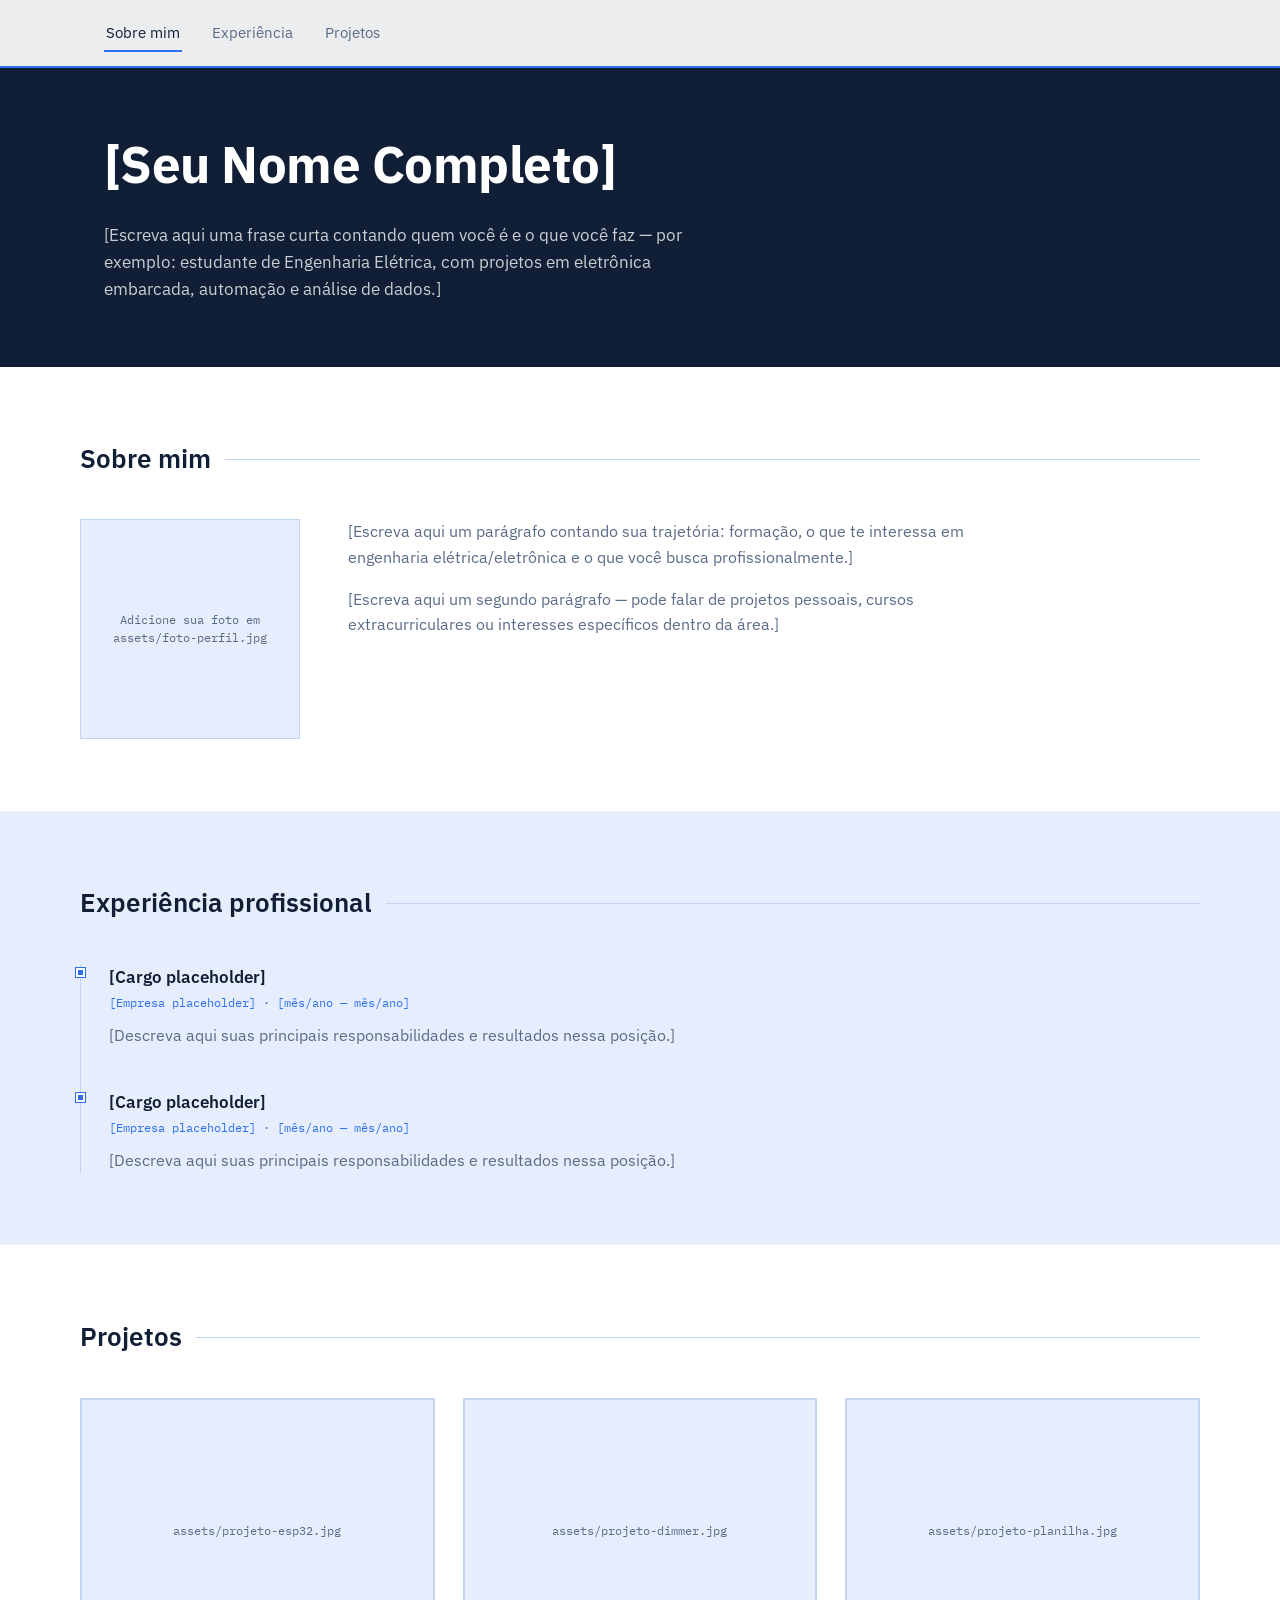
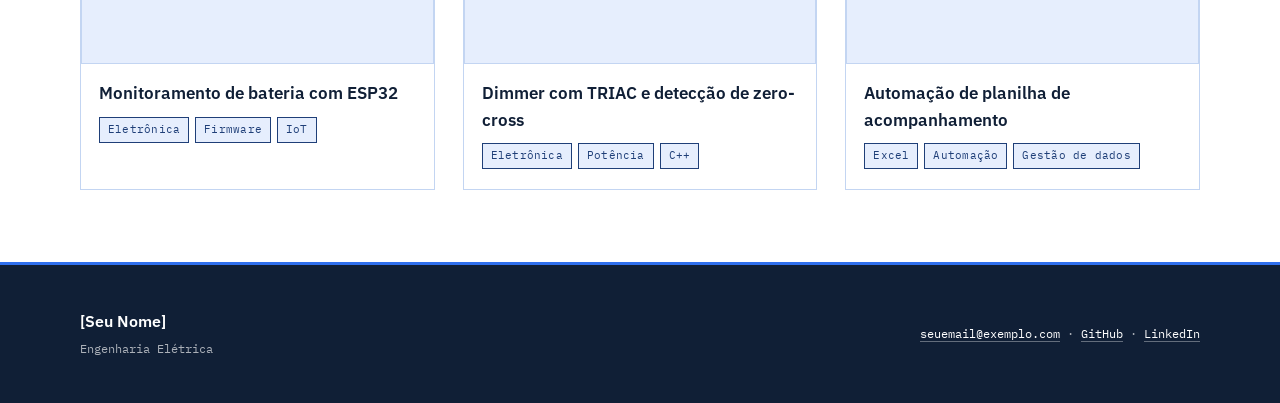
==== index.html @ b398414e "first commit" ====
<!DOCTYPE html>
<html lang="pt-BR">
<head>
<meta charset="UTF-8">
<meta name="viewport" content="width=device-width, initial-scale=1">
<title>[Seu Nome] — Portfólio</title>
<meta name="description" content="Portfólio de projetos em eletrônica, programação, Excel e automação.">
<link rel="preconnect" href="https://fonts.googleapis.com">
<link rel="preconnect" href="https://fonts.gstatic.com" crossorigin>
<link href="https://fonts.googleapis.com/css2?family=IBM+Plex+Mono:wght@400;500;600&family=IBM+Plex+Sans:wght@400;500;600;700&display=swap" rel="stylesheet">
<link rel="stylesheet" href="styles.css">
</head>
<body>

<header class="site-nav">
  <div class="nav-inner">
    <button class="nav-toggle" aria-label="Abrir menu" aria-expanded="false">☰</button>
    <ul class="nav-links">
      <li><a href="#sobre">Sobre mim</a></li>
      <li><a href="#experiencia">Experiência</a></li>
      <li><a href="#projetos">Projetos</a></li>
    </ul>
  </div>
</header>

<main>

  <section class="hero">
    <div class="hero-inner">
      <h1>[Seu Nome Completo]</h1>
      <p class="tagline">[Escreva aqui uma frase curta contando quem você é e o que você faz — por exemplo: estudante de Engenharia Elétrica, com projetos em eletrônica embarcada, automação e análise de dados.]</p>
    </div>
  </section>

  <section id="sobre" class="section-block">
    <div class="section-inner">
      <div class="section-heading"><h2>Sobre mim</h2></div>
      <div class="about-grid">
        <div class="media-frame photo-frame">
          <img src="assets/foto-perfil.jpg" alt="Sua foto" onerror="this.style.display='none'">
          <span class="placeholder-label">Adicione sua foto em assets/foto-perfil.jpg</span>
        </div>
        <div class="about-text">
          <p>[Escreva aqui um parágrafo contando sua trajetória: formação, o que te interessa em engenharia elétrica/eletrônica e o que você busca profissionalmente.]</p>
          <p>[Escreva aqui um segundo parágrafo — pode falar de projetos pessoais, cursos extracurriculares ou interesses específicos dentro da área.]</p>
        </div>
      </div>
    </div>
  </section>

  <section id="experiencia" class="section-block alt">
    <div class="section-inner">
      <div class="section-heading"><h2>Experiência profissional</h2></div>
      <div class="timeline">
        <div class="timeline-item">
          <p class="timeline-role">[Cargo placeholder]</p>
          <p class="timeline-meta mono">[Empresa placeholder] · [mês/ano — mês/ano]</p>
          <p class="timeline-desc">[Descreva aqui suas principais responsabilidades e resultados nessa posição.]</p>
        </div>
        <div class="timeline-item">
          <p class="timeline-role">[Cargo placeholder]</p>
          <p class="timeline-meta mono">[Empresa placeholder] · [mês/ano — mês/ano]</p>
          <p class="timeline-desc">[Descreva aqui suas principais responsabilidades e resultados nessa posição.]</p>
        </div>
      </div>
    </div>
  </section>

  <section id="projetos" class="section-block">
    <div class="section-inner">
      <div class="section-heading"><h2>Projetos</h2></div>
      <div class="projects-grid">

        <a class="project-tile" href="projeto-esp32.html">
          <div class="media-frame project-thumb">
            <img src="assets/projeto-esp32.jpg" alt="Foto do projeto de monitoramento com ESP32" onerror="this.style.display='none'">
            <span class="placeholder-label">assets/projeto-esp32.jpg</span>
          </div>
          <div class="project-body">
            <p class="project-title">Monitoramento de bateria com ESP32</p>
            <div class="project-tags">
              <span class="tag">Eletrônica</span>
              <span class="tag">Firmware</span>
              <span class="tag">IoT</span>
            </div>
          </div>
        </a>

        <a class="project-tile" href="projeto-dimmer.html">
          <div class="media-frame project-thumb">
            <img src="assets/projeto-dimmer.jpg" alt="Foto do projeto de dimmer com TRIAC" onerror="this.style.display='none'">
            <span class="placeholder-label">assets/projeto-dimmer.jpg</span>
          </div>
          <div class="project-body">
            <p class="project-title">Dimmer com TRIAC e detecção de zero-cross</p>
            <div class="project-tags">
              <span class="tag">Eletrônica</span>
              <span class="tag">Potência</span>
              <span class="tag">C++</span>
            </div>
          </div>
        </a>

        <a class="project-tile" href="projeto-planilha.html">
          <div class="media-frame project-thumb">
            <img src="assets/projeto-planilha.jpg" alt="Foto do projeto de automação de planilha" onerror="this.style.display='none'">
            <span class="placeholder-label">assets/projeto-planilha.jpg</span>
          </div>
          <div class="project-body">
            <p class="project-title">Automação de planilha de acompanhamento</p>
            <div class="project-tags">
              <span class="tag">Excel</span>
              <span class="tag">Automação</span>
              <span class="tag">Gestão de dados</span>
            </div>
          </div>
        </a>

      </div>
    </div>
  </section>

</main>

<footer>
  <div class="footer-inner">
    <div>
      <p class="footer-name">[Seu Nome]</p>
      <p class="footer-meta">Engenharia Elétrica</p>
    </div>
    <div class="footer-meta">
      <a href="mailto:seuemail@exemplo.com">seuemail@exemplo.com</a> ·
      <a href="https://github.com/seu-usuario" target="_blank" rel="noopener">GitHub</a> ·
      <a href="https://linkedin.com/in/seu-usuario" target="_blank" rel="noopener">LinkedIn</a>
    </div>
  </div>
</footer>

<script src="script.js"></script>
</body>
</html>
---- styles.css ----
/* ==========================================================================
   Portfólio — folha de estilos compartilhada
   Conceito: identidade visual inspirada em desenhos técnicos / blueprints
   (grade fina de papel milimetrado, "bloco de título" de prancha, folhas
   numeradas) em tons de azul sobre branco.
   ========================================================================== */

:root {
  --white: #ffffff;
  --paper: #e6eefd;
  --ink: #101f36;
  --slate: #5a6b87;
  --line: #c3d5f2;
  --blue: #1f3f78;
  --accent: #2f6fed;
  --accent-dark: #1e4fbf;
  --maxw: 1120px;
  --nav-h: 68px;
}

*, *::before, *::after { box-sizing: border-box; }

html {
  scroll-behavior: smooth;
  scroll-padding-top: var(--nav-h);
}

body {
  margin: 0;
  font-family: 'IBM Plex Sans', -apple-system, BlinkMacSystemFont, 'Segoe UI', sans-serif;
  color: var(--ink);
  background-color: var(--white);
  line-height: 1.6;
}

img { max-width: 100%; display: block; }
a { color: inherit; }
h1, h2, h3, p, ul { margin: 0; }

.mono { font-family: 'IBM Plex Mono', 'SFMono-Regular', Consolas, monospace; }

/* ---------- Navegação ---------- */

.site-nav {
  position: fixed;
  top: 0; left: 0; right: 0;
  height: var(--nav-h);
  background: rgba(255, 255, 255, 0.92);
  backdrop-filter: blur(6px);
  border-bottom: 2px solid var(--accent);
  z-index: 100;
}

.nav-inner {
  max-width: var(--maxw);
  margin: 0 auto;
  height: 100%;
  display: flex;
  align-items: center;
  justify-content: space-between;
  padding: 0 24px;
}

.brand {
  font-family: 'IBM Plex Mono', monospace;
  font-weight: 500;
  font-size: 0.95rem;
  letter-spacing: 0.02em;
  color: var(--blue);
  text-decoration: none;
}

.nav-links {
  display: flex;
  gap: 28px;
  list-style: none;
  padding: 0;
  margin: 0;
}

.nav-links a {
  display: inline-block;
  text-decoration: none;
  font-size: 0.95rem;
  color: var(--slate);
  padding: 6px 2px;
  border-bottom: 2px solid transparent;
  transition: color .15s ease, border-color .15s ease;
}

.nav-links a:hover,
.nav-links a.active {
  color: var(--ink);
  border-color: var(--accent);
}

.back-link-nav {
  font-family: 'IBM Plex Mono', monospace;
  font-size: 0.85rem;
  color: var(--accent);
  text-decoration: none;
}

.back-link-nav:hover { text-decoration: underline; }

.nav-toggle {
  display: none;
  background: none;
  border: 1px solid var(--line);
  padding: 8px 10px;
  font-size: 1rem;
  cursor: pointer;
  color: var(--ink);
}

@media (max-width: 760px) {
  .nav-toggle { display: block; }

  .nav-links {
    position: fixed;
    top: var(--nav-h);
    left: 0; right: 0;
    background: var(--white);
    flex-direction: column;
    gap: 0;
    max-height: 0;
    overflow: hidden;
    border-bottom: 1px solid var(--line);
    transition: max-height .25s ease;
  }

  .nav-links.open { max-height: 320px; }

  .nav-links a {
    width: 100%;
    padding: 14px 24px;
    border-bottom: 1px solid var(--line);
  }
}

/* ---------- Bloco de título (estilo prancha técnica) ---------- */

.title-block {
  display: inline-flex;
  flex-wrap: wrap;
  border: 1px solid rgba(255, 255, 255, 0.3);
  margin-bottom: 28px;
}

.title-block div {
  padding: 8px 14px;
  font-family: 'IBM Plex Mono', monospace;
  font-size: 0.72rem;
  color: rgba(255, 255, 255, 0.75);
  border-right: 1px solid rgba(255, 255, 255, 0.3);
  white-space: nowrap;
}

.title-block div:last-child { border-right: none; }
.title-block strong { color: var(--white); font-weight: 600; margin-right: 6px; }

/* ---------- Hero (faixa azul cheia, de ponta a ponta) ---------- */

.hero {
  background: var(--ink);
  color: var(--white);
}

.hero-inner {
  max-width: var(--maxw);
  margin: 0 auto;
  padding: calc(var(--nav-h) + 56px) 24px 64px;
}

.hero h1 {
  font-size: clamp(2.1rem, 5vw, 3.2rem);
  font-weight: 700;
  letter-spacing: -0.01em;
  margin-bottom: 16px;
  color: var(--white);
}

.hero .tagline {
  max-width: 580px;
  color: rgba(255, 255, 255, 0.78);
  font-size: 1.05rem;
}

/* ---------- Cabeçalhos de seção (numerados como folhas de prancha) ---------- */

.section-heading {
  display: flex;
  align-items: center;
  gap: 14px;
  margin-bottom: 40px;
}

.section-heading .sheet {
  font-family: 'IBM Plex Mono', monospace;
  font-size: 0.72rem;
  color: var(--white);
  background: var(--accent);
  padding: 3px 8px;
  flex-shrink: 0;
}

.section-heading h2 {
  font-size: 1.6rem;
  font-weight: 600;
}

.section-heading::after {
  content: '';
  flex: 1;
  height: 1px;
  background: var(--line);
}

.section-block { padding: 72px 24px; }
.section-block.alt { background: var(--paper); }
.section-inner { max-width: var(--maxw); margin: 0 auto; }

/* ---------- Molduras de mídia (foto / imagem de projeto) com placeholder ---------- */

.media-frame {
  position: relative;
  overflow: hidden;
  background: var(--paper);
  border: 1px solid var(--line);
}

.media-frame img {
  position: absolute;
  inset: 0;
  width: 100%;
  height: 100%;
  object-fit: cover;
  z-index: 2;
}

.media-frame .placeholder-label {
  position: absolute;
  inset: 0;
  z-index: 1;
  display: flex;
  align-items: center;
  justify-content: center;
  text-align: center;
  padding: 16px;
  font-family: 'IBM Plex Mono', monospace;
  font-size: 0.72rem;
  color: var(--slate);
}

/* ---------- Sobre mim ---------- */

.about-grid {
  display: grid;
  grid-template-columns: 220px 1fr;
  gap: 48px;
  align-items: start;
}

.photo-frame { aspect-ratio: 1; }

.about-text p {
  color: var(--slate);
  max-width: 640px;
  margin-bottom: 16px;
}

.about-text p:last-child { margin-bottom: 0; }

@media (max-width: 720px) {
  .about-grid { grid-template-columns: 1fr; }
  .photo-frame { max-width: 220px; }
}

/* ---------- Experiência profissional ---------- */

.timeline {
  position: relative;
  padding-left: 28px;
  border-left: 1px solid var(--line);
}

.timeline-item { position: relative; padding-bottom: 40px; }
.timeline-item:last-child { padding-bottom: 0; }

.timeline-item::before {
  content: '';
  position: absolute;
  left: -33px;
  top: 4px;
  width: 9px;
  height: 9px;
  border: 2px solid var(--white);
  background: var(--accent);
  box-shadow: 0 0 0 1px var(--accent);
}

.timeline-role { font-weight: 600; font-size: 1.05rem; margin-bottom: 2px; }

.timeline-meta {
  font-family: 'IBM Plex Mono', monospace;
  font-size: 0.78rem;
  color: var(--accent);
  margin-bottom: 10px;
}

.timeline-desc { color: var(--slate); max-width: 640px; }

/* ---------- Projetos ---------- */

.projects-grid {
  display: grid;
  grid-template-columns: repeat(auto-fill, minmax(260px, 1fr));
  gap: 28px;
}

.project-tile {
  border: 1px solid var(--line);
  text-decoration: none;
  color: inherit;
  display: flex;
  flex-direction: column;
  background: var(--white);
  transition: border-color .15s ease, transform .15s ease;
}

.project-tile:hover,
.project-tile:focus-visible {
  border-color: var(--accent);
  transform: translateY(-3px);
}

.project-thumb { aspect-ratio: 4 / 3; border-bottom: 1px solid var(--line); }

.project-body { padding: 16px 18px 20px; }

.project-title { font-size: 1.05rem; font-weight: 600; margin-bottom: 10px; }

.project-tags { display: flex; flex-wrap: wrap; gap: 6px; }

.tag {
  font-family: 'IBM Plex Mono', monospace;
  font-size: 0.7rem;
  letter-spacing: 0.02em;
  color: var(--blue);
  background: var(--paper);
  border: 1px solid var(--blue);
  padding: 3px 8px;
}

/* ---------- Página de projeto individual ---------- */

.project-hero-image { aspect-ratio: 16 / 7; margin-bottom: 48px; }

.project-detail-section { margin-bottom: 56px; max-width: 720px; }
.project-detail-section:last-child { margin-bottom: 0; }

.project-detail-section h2 {
  font-size: 1.15rem;
  font-weight: 600;
  margin-bottom: 14px;
  padding-bottom: 10px;
  border-bottom: 1px solid var(--line);
}

.project-detail-section p { color: var(--slate); }

.stack-list {
  list-style: none;
  display: flex;
  flex-wrap: wrap;
  gap: 8px;
}

.stack-list li {
  font-family: 'IBM Plex Mono', monospace;
  font-size: 0.78rem;
  border: 1px solid var(--line);
  padding: 4px 10px;
  color: var(--blue);
}

.project-detail-section a {
  color: var(--accent-dark);
  text-decoration: underline;
}

/* ---------- Rodapé ---------- */

footer {
  background: var(--ink);
  color: var(--white);
  border-top: 3px solid var(--accent);
  padding: 44px 24px;
}

.footer-inner {
  max-width: var(--maxw);
  margin: 0 auto;
  display: flex;
  flex-wrap: wrap;
  justify-content: space-between;
  align-items: center;
  gap: 20px;
}

.footer-inner a {
  color: var(--white);
  text-decoration: none;
  border-bottom: 1px solid rgba(255, 255, 255, 0.35);
}

.footer-inner a:hover { border-color: var(--white); }

.footer-name { font-weight: 600; margin-bottom: 4px; }

.footer-meta {
  font-family: 'IBM Plex Mono', monospace;
  font-size: 0.78rem;
  color: rgba(255, 255, 255, 0.65);
}

/* ---------- Acessibilidade ---------- */

a:focus-visible,
button:focus-visible {
  outline: 2px solid var(--accent);
  outline-offset: 2px;
}

@media (prefers-reduced-motion: reduce) {
  html { scroll-behavior: auto; }
  .project-tile { transition: none; }
}
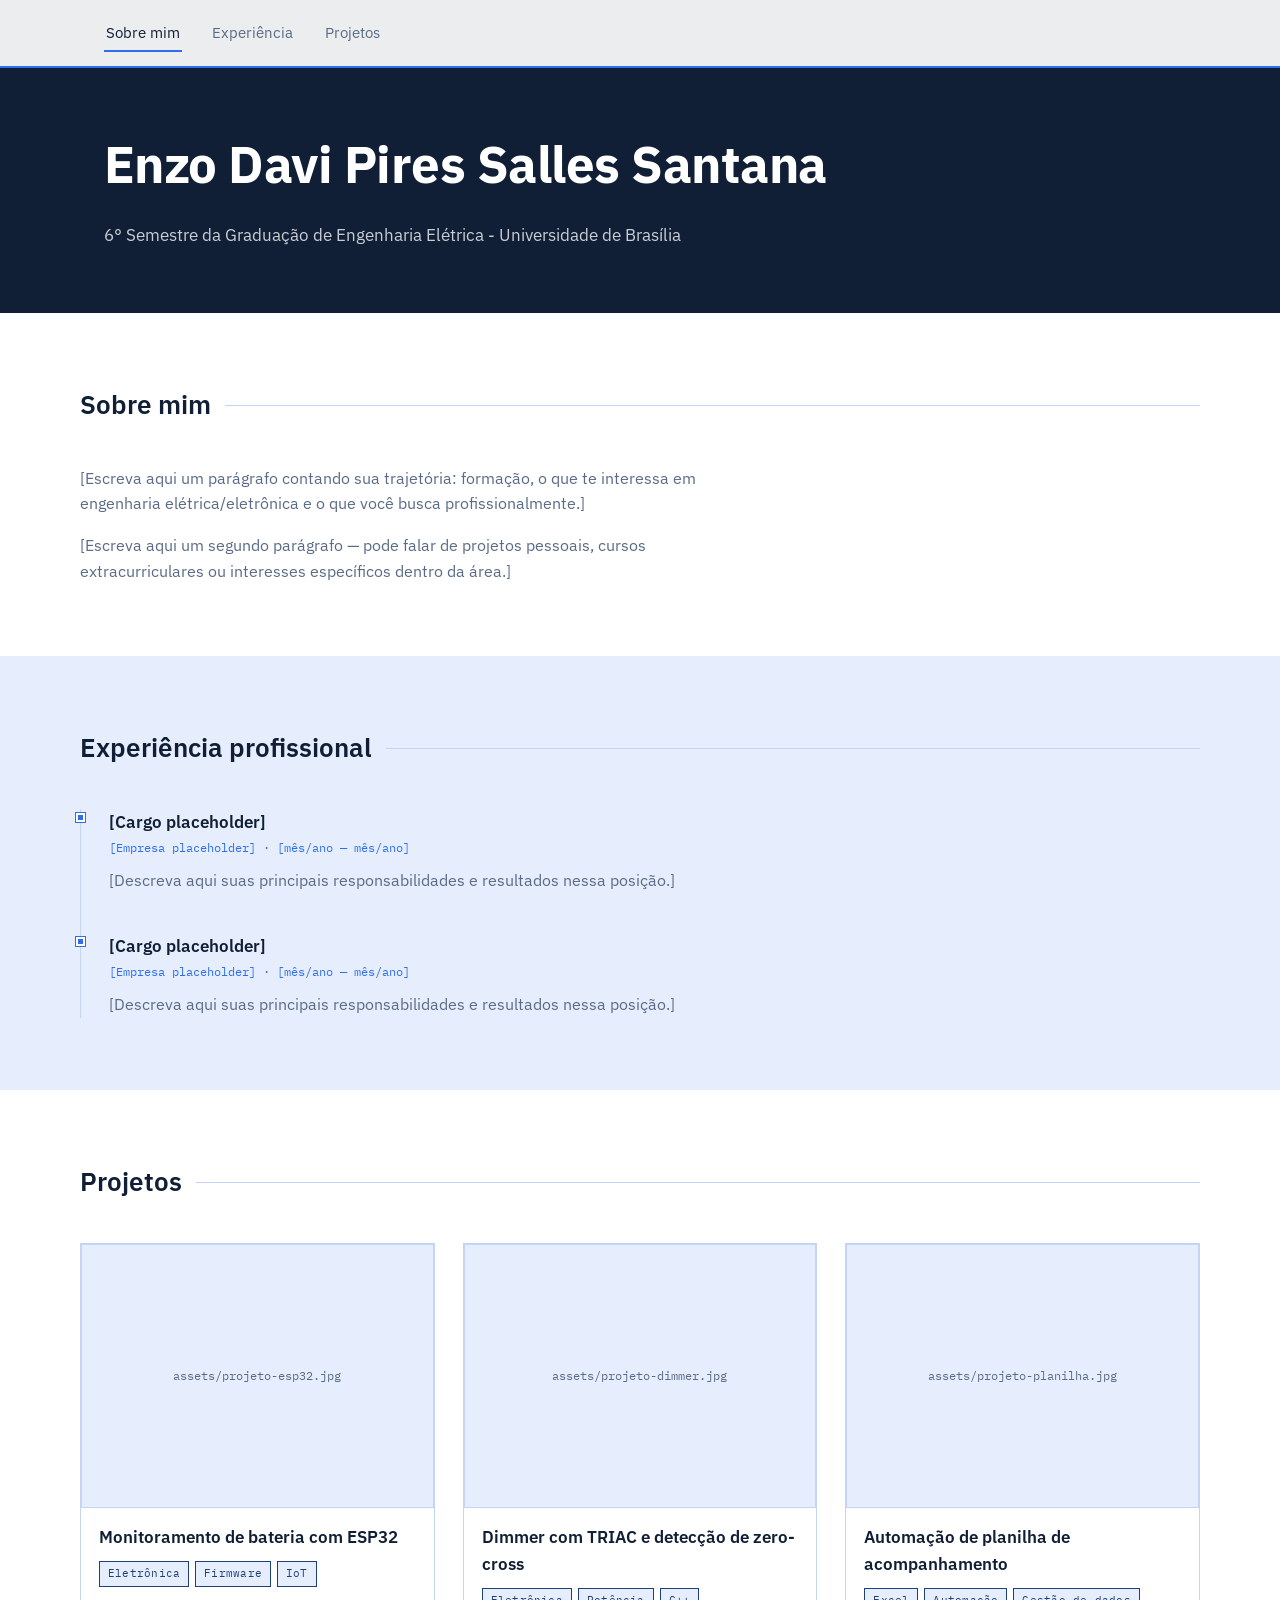
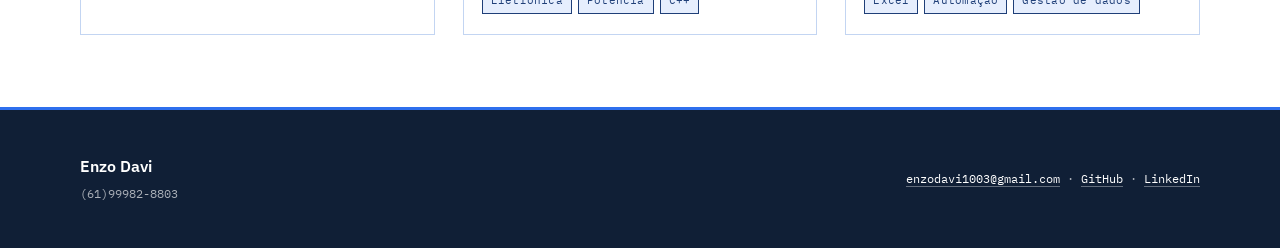
==== commit c149966a: "Ajustes iniciais" ====
--- a/index.html
+++ b/index.html
@@ -3,7 +3,7 @@
 <head>
 <meta charset="UTF-8">
 <meta name="viewport" content="width=device-width, initial-scale=1">
-<title>[Seu Nome] — Portfólio</title>
+<title>Enzo Davi — Portfólio</title>
 <meta name="description" content="Portfólio de projetos em eletrônica, programação, Excel e automação.">
 <link rel="preconnect" href="https://fonts.googleapis.com">
 <link rel="preconnect" href="https://fonts.gstatic.com" crossorigin>
@@ -27,19 +27,14 @@
 
   <section class="hero">
     <div class="hero-inner">
-      <h1>[Seu Nome Completo]</h1>
-      <p class="tagline">[Escreva aqui uma frase curta contando quem você é e o que você faz — por exemplo: estudante de Engenharia Elétrica, com projetos em eletrônica embarcada, automação e análise de dados.]</p>
+      <h1>Enzo Davi Pires Salles Santana</h1>
+      <p class="tagline">6° Semestre da Graduação de Engenharia Elétrica - Universidade de Brasília</p>
     </div>
   </section>
 
   <section id="sobre" class="section-block">
     <div class="section-inner">
       <div class="section-heading"><h2>Sobre mim</h2></div>
-      <div class="about-grid">
-        <div class="media-frame photo-frame">
-          <img src="assets/foto-perfil.jpg" alt="Sua foto" onerror="this.style.display='none'">
-          <span class="placeholder-label">Adicione sua foto em assets/foto-perfil.jpg</span>
-        </div>
         <div class="about-text">
           <p>[Escreva aqui um parágrafo contando sua trajetória: formação, o que te interessa em engenharia elétrica/eletrônica e o que você busca profissionalmente.]</p>
           <p>[Escreva aqui um segundo parágrafo — pode falar de projetos pessoais, cursos extracurriculares ou interesses específicos dentro da área.]</p>
@@ -125,13 +120,13 @@
 <footer>
   <div class="footer-inner">
     <div>
-      <p class="footer-name">[Seu Nome]</p>
-      <p class="footer-meta">Engenharia Elétrica</p>
+      <p class="footer-name">Enzo Davi</p>
+      <p class="footer-meta">(61)99982-8803</p>
     </div>
     <div class="footer-meta">
-      <a href="mailto:seuemail@exemplo.com">seuemail@exemplo.com</a> ·
-      <a href="https://github.com/seu-usuario" target="_blank" rel="noopener">GitHub</a> ·
-      <a href="https://linkedin.com/in/seu-usuario" target="_blank" rel="noopener">LinkedIn</a>
+      <a href="mailto:enzodavi1003@gmail.com">enzodavi1003@gmail.com</a> ·
+      <a href="https://github.com/EnzoDavi" target="_blank" rel="noopener">GitHub</a> ·
+      <a href="https://www.linkedin.com/in/enzo-davi-55a029302/" target="_blank" rel="noopener">LinkedIn</a>
     </div>
   </div>
 </footer>
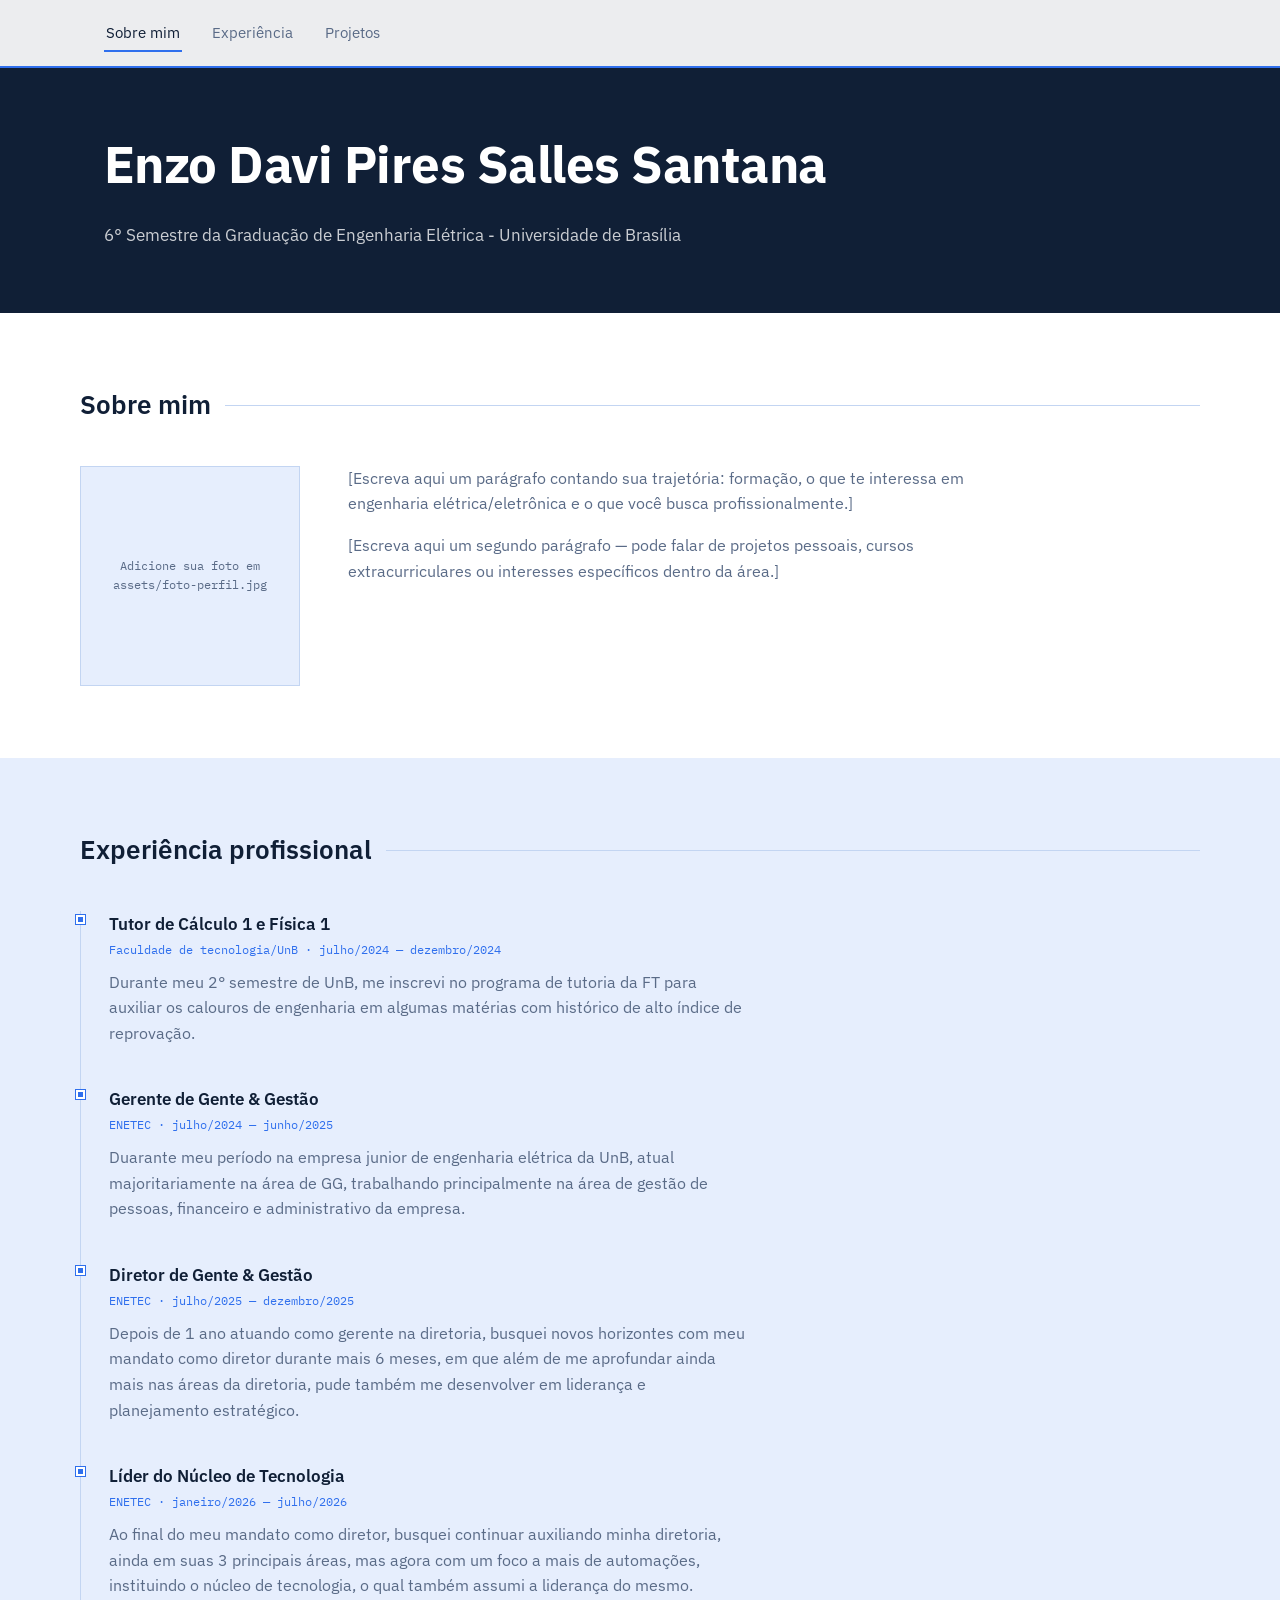
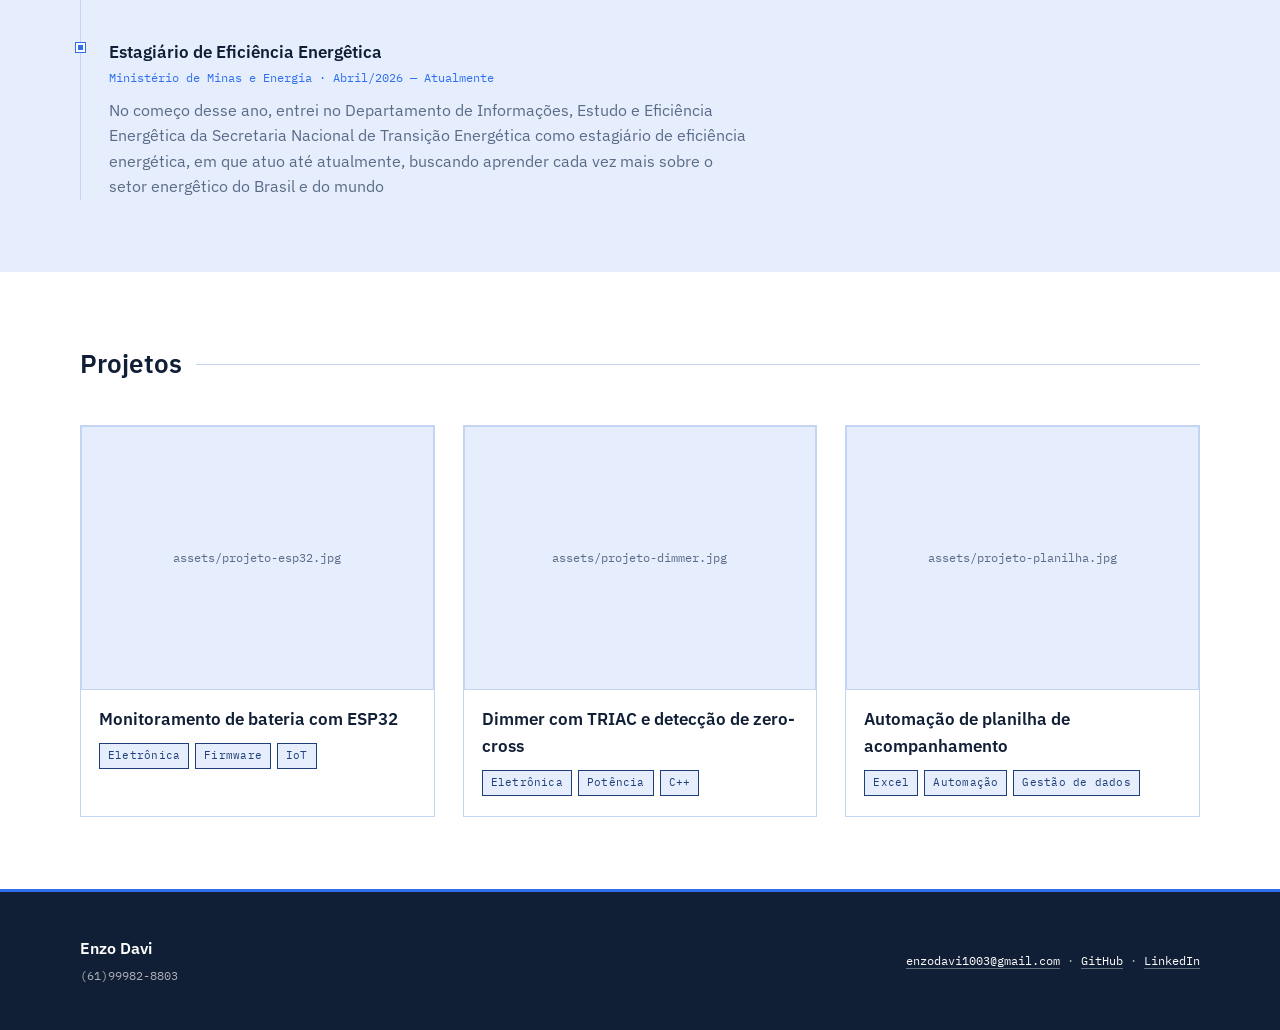
==== commit 60c74b47: "Atualizar Experiencia Profissional 09/2026" ====
--- a/index.html
+++ b/index.html
@@ -35,6 +35,11 @@
   <section id="sobre" class="section-block">
     <div class="section-inner">
       <div class="section-heading"><h2>Sobre mim</h2></div>
+      <div class="about-grid">
+        <div class="media-frame photo-frame">
+          <img src="assets/foto-perfil.jpg" alt="Sua foto" onerror="this.style.display='none'">
+          <span class="placeholder-label">Adicione sua foto em assets/foto-perfil.jpg</span>
+        </div>
         <div class="about-text">
           <p>[Escreva aqui um parágrafo contando sua trajetória: formação, o que te interessa em engenharia elétrica/eletrônica e o que você busca profissionalmente.]</p>
           <p>[Escreva aqui um segundo parágrafo — pode falar de projetos pessoais, cursos extracurriculares ou interesses específicos dentro da área.]</p>
@@ -48,14 +53,29 @@
       <div class="section-heading"><h2>Experiência profissional</h2></div>
       <div class="timeline">
         <div class="timeline-item">
-          <p class="timeline-role">[Cargo placeholder]</p>
-          <p class="timeline-meta mono">[Empresa placeholder] · [mês/ano — mês/ano]</p>
-          <p class="timeline-desc">[Descreva aqui suas principais responsabilidades e resultados nessa posição.]</p>
+          <p class="timeline-role">Tutor de Cálculo 1 e Física 1</p>
+          <p class="timeline-meta mono">Faculdade de tecnologia/UnB · julho/2024 — dezembro/2024</p>
+          <p class="timeline-desc">Durante meu 2° semestre de UnB, me inscrevi no programa de tutoria da FT para auxiliar os calouros de engenharia em algumas matérias com histórico de alto índice de reprovação.</p>
         </div>
         <div class="timeline-item">
-          <p class="timeline-role">[Cargo placeholder]</p>
-          <p class="timeline-meta mono">[Empresa placeholder] · [mês/ano — mês/ano]</p>
-          <p class="timeline-desc">[Descreva aqui suas principais responsabilidades e resultados nessa posição.]</p>
+          <p class="timeline-role">Gerente de Gente & Gestão</p>
+          <p class="timeline-meta mono">ENETEC · julho/2024 — junho/2025</p>
+          <p class="timeline-desc">Duarante meu período na empresa junior de engenharia elétrica da UnB, atual majoritariamente na área de GG, trabalhando principalmente na área de gestão de pessoas, financeiro e administrativo da empresa.</p>
+        </div>
+        <div class="timeline-item">
+          <p class="timeline-role">Diretor de Gente & Gestão</p>
+          <p class="timeline-meta mono">ENETEC · julho/2025 — dezembro/2025</p>
+          <p class="timeline-desc">Depois de 1 ano atuando como gerente na diretoria, busquei novos horizontes com meu mandato como diretor durante mais 6 meses, em que além de me aprofundar ainda mais nas áreas da diretoria, pude também me desenvolver em liderança e planejamento estratégico.</p>
+        </div>
+        <div class="timeline-item">
+          <p class="timeline-role">Líder do Núcleo de Tecnologia</p>
+          <p class="timeline-meta mono">ENETEC · janeiro/2026 — julho/2026</p>
+          <p class="timeline-desc">Ao final do meu mandato como diretor, busquei continuar auxiliando minha diretoria, ainda em suas 3 principais áreas, mas agora com um  foco a mais de automações, instituindo o núcleo de tecnologia, o qual também assumi a liderança do mesmo.</p>
+        </div>
+        <div class="timeline-item">
+          <p class="timeline-role">Estagiário de Eficiência Energêtica</p>
+          <p class="timeline-meta mono">Ministério de Minas e Energia · Abril/2026 — Atualmente</p>
+          <p class="timeline-desc">No começo desse ano, entrei no Departamento de Informações, Estudo e Eficiência Energêtica da Secretaria Nacional de Transição Energética como estagiário de eficiência energética, em que atuo até atualmente, buscando aprender cada vez mais sobre o setor energêtico do Brasil e do mundo</p>
         </div>
       </div>
     </div>
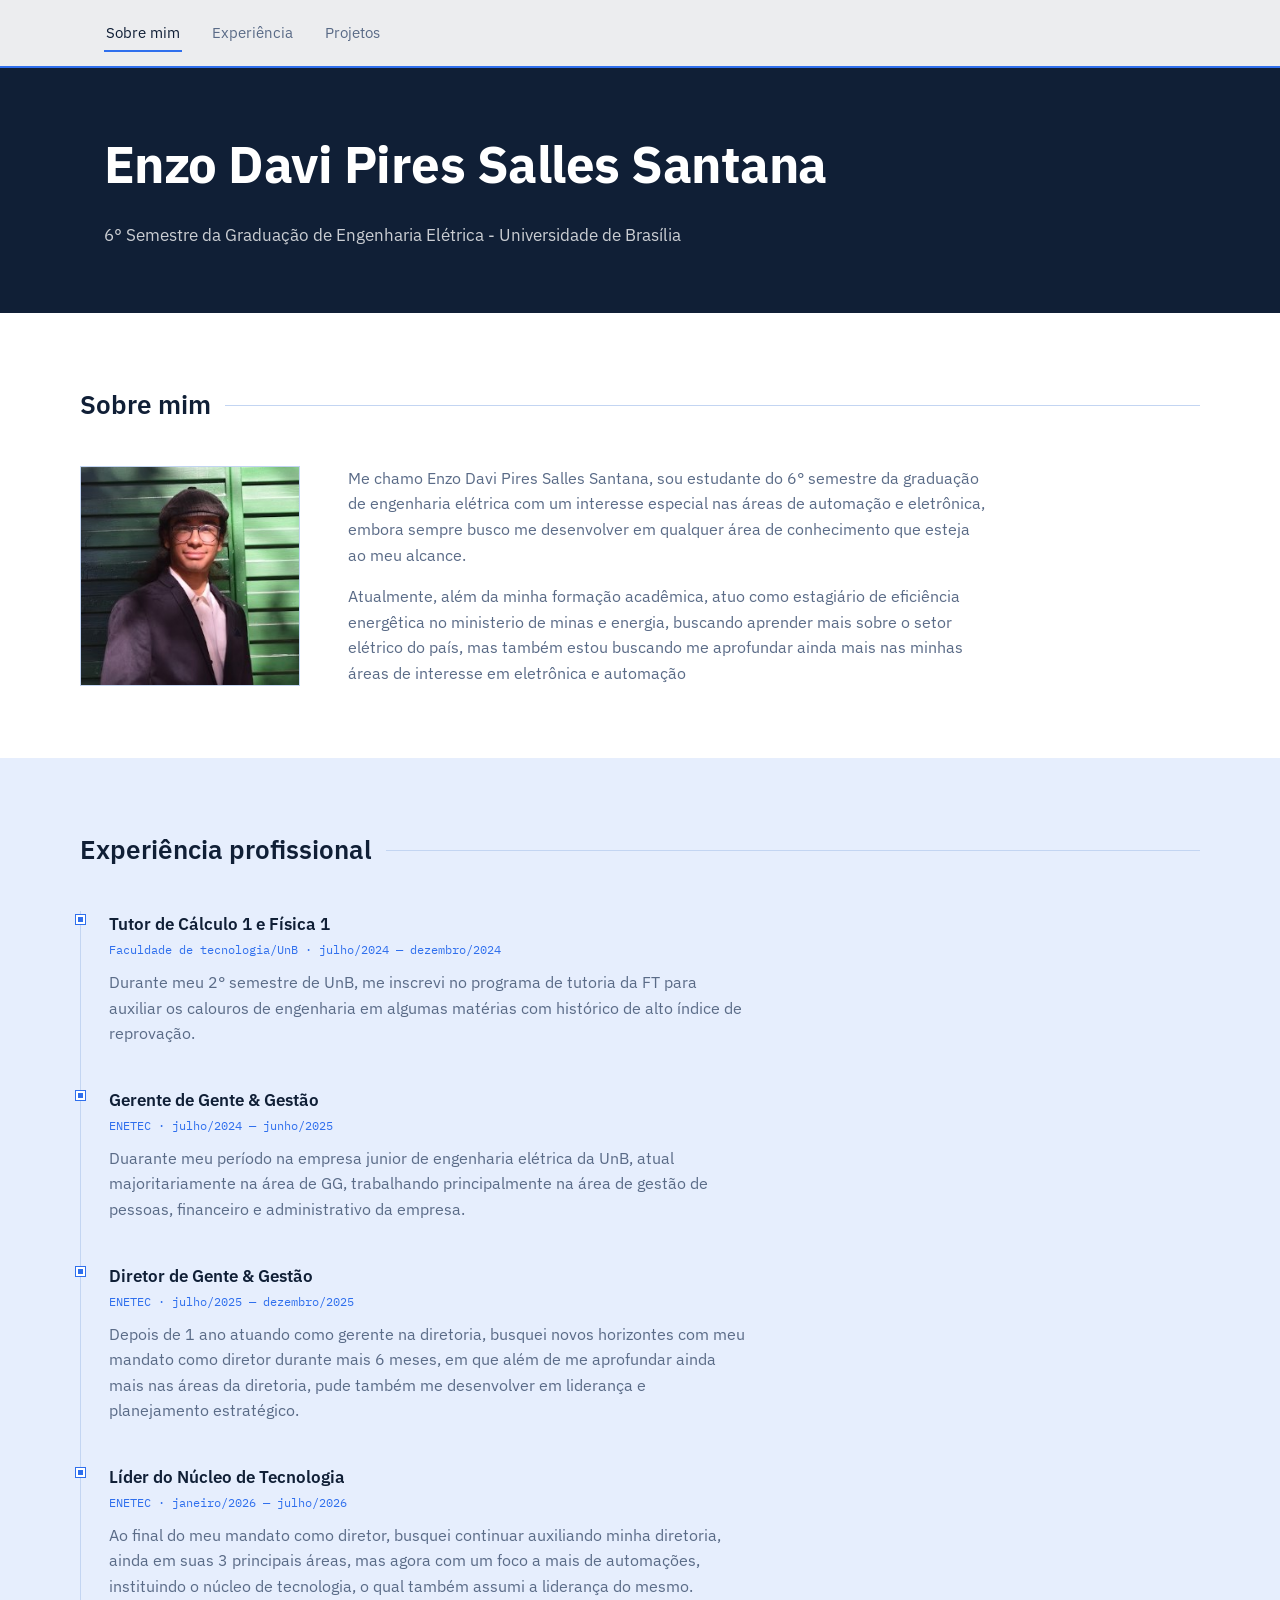
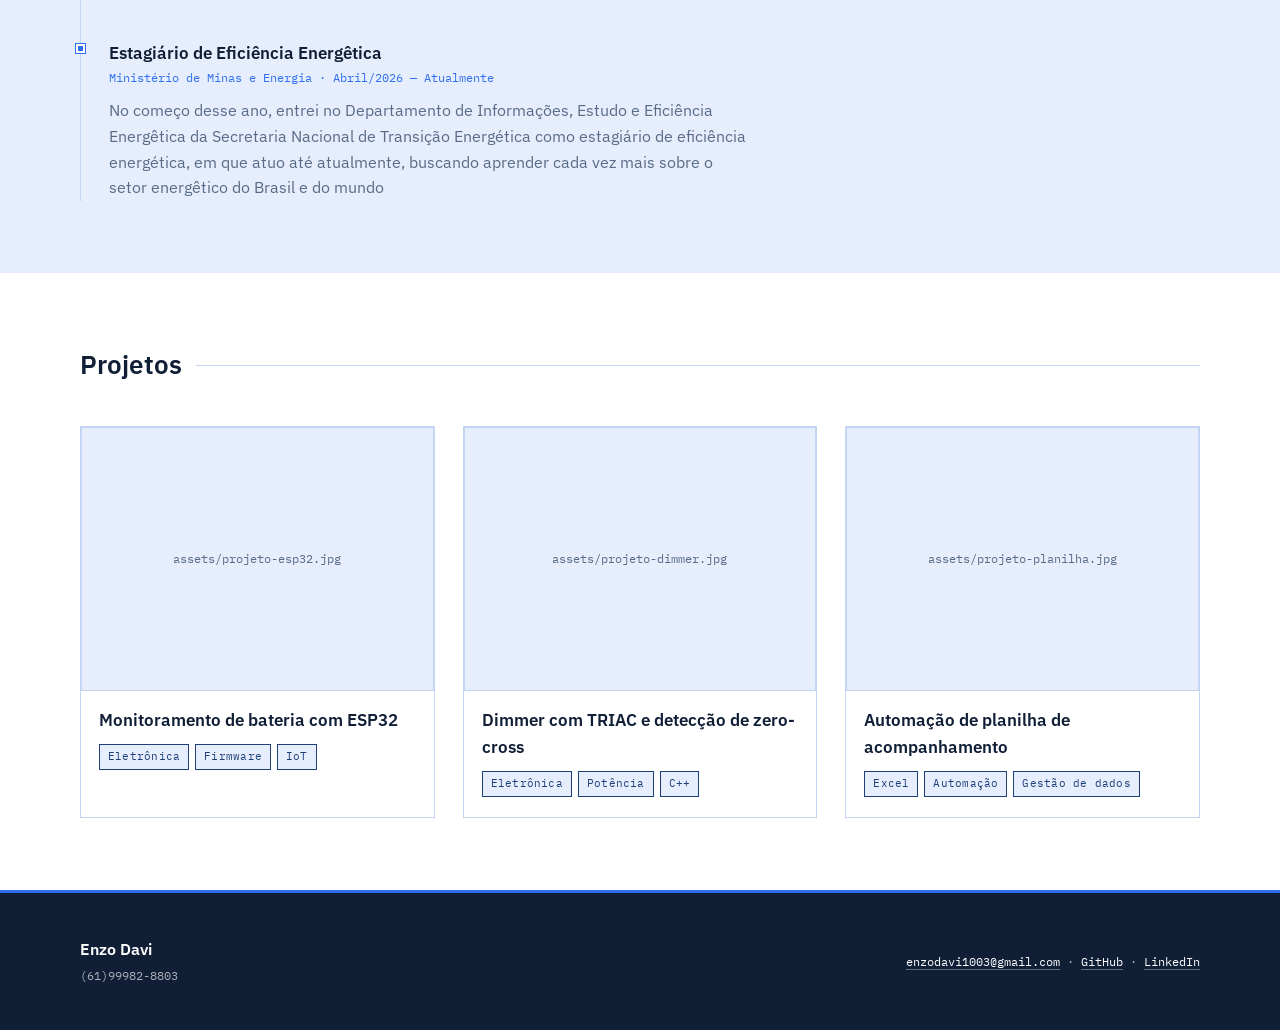
==== commit 8320dd9c: "Sobre Mim atualizado 09/2026" ====
--- a/index.html
+++ b/index.html
@@ -41,8 +41,8 @@
           <span class="placeholder-label">Adicione sua foto em assets/foto-perfil.jpg</span>
         </div>
         <div class="about-text">
-          <p>[Escreva aqui um parágrafo contando sua trajetória: formação, o que te interessa em engenharia elétrica/eletrônica e o que você busca profissionalmente.]</p>
-          <p>[Escreva aqui um segundo parágrafo — pode falar de projetos pessoais, cursos extracurriculares ou interesses específicos dentro da área.]</p>
+          <p>Me chamo Enzo Davi Pires Salles Santana, sou estudante do 6° semestre da graduação de engenharia elétrica com um interesse especial nas áreas de automação e eletrônica, embora sempre busco me desenvolver em qualquer área de conhecimento que esteja ao meu alcance.</p>
+          <p>Atualmente, além da minha formação acadêmica, atuo como estagiário de eficiência energêtica no ministerio de minas e energia, buscando aprender mais sobre o setor elétrico do país, mas também estou buscando me aprofundar ainda mais nas minhas áreas de interesse em eletrônica e automação</p>
         </div>
       </div>
     </div>
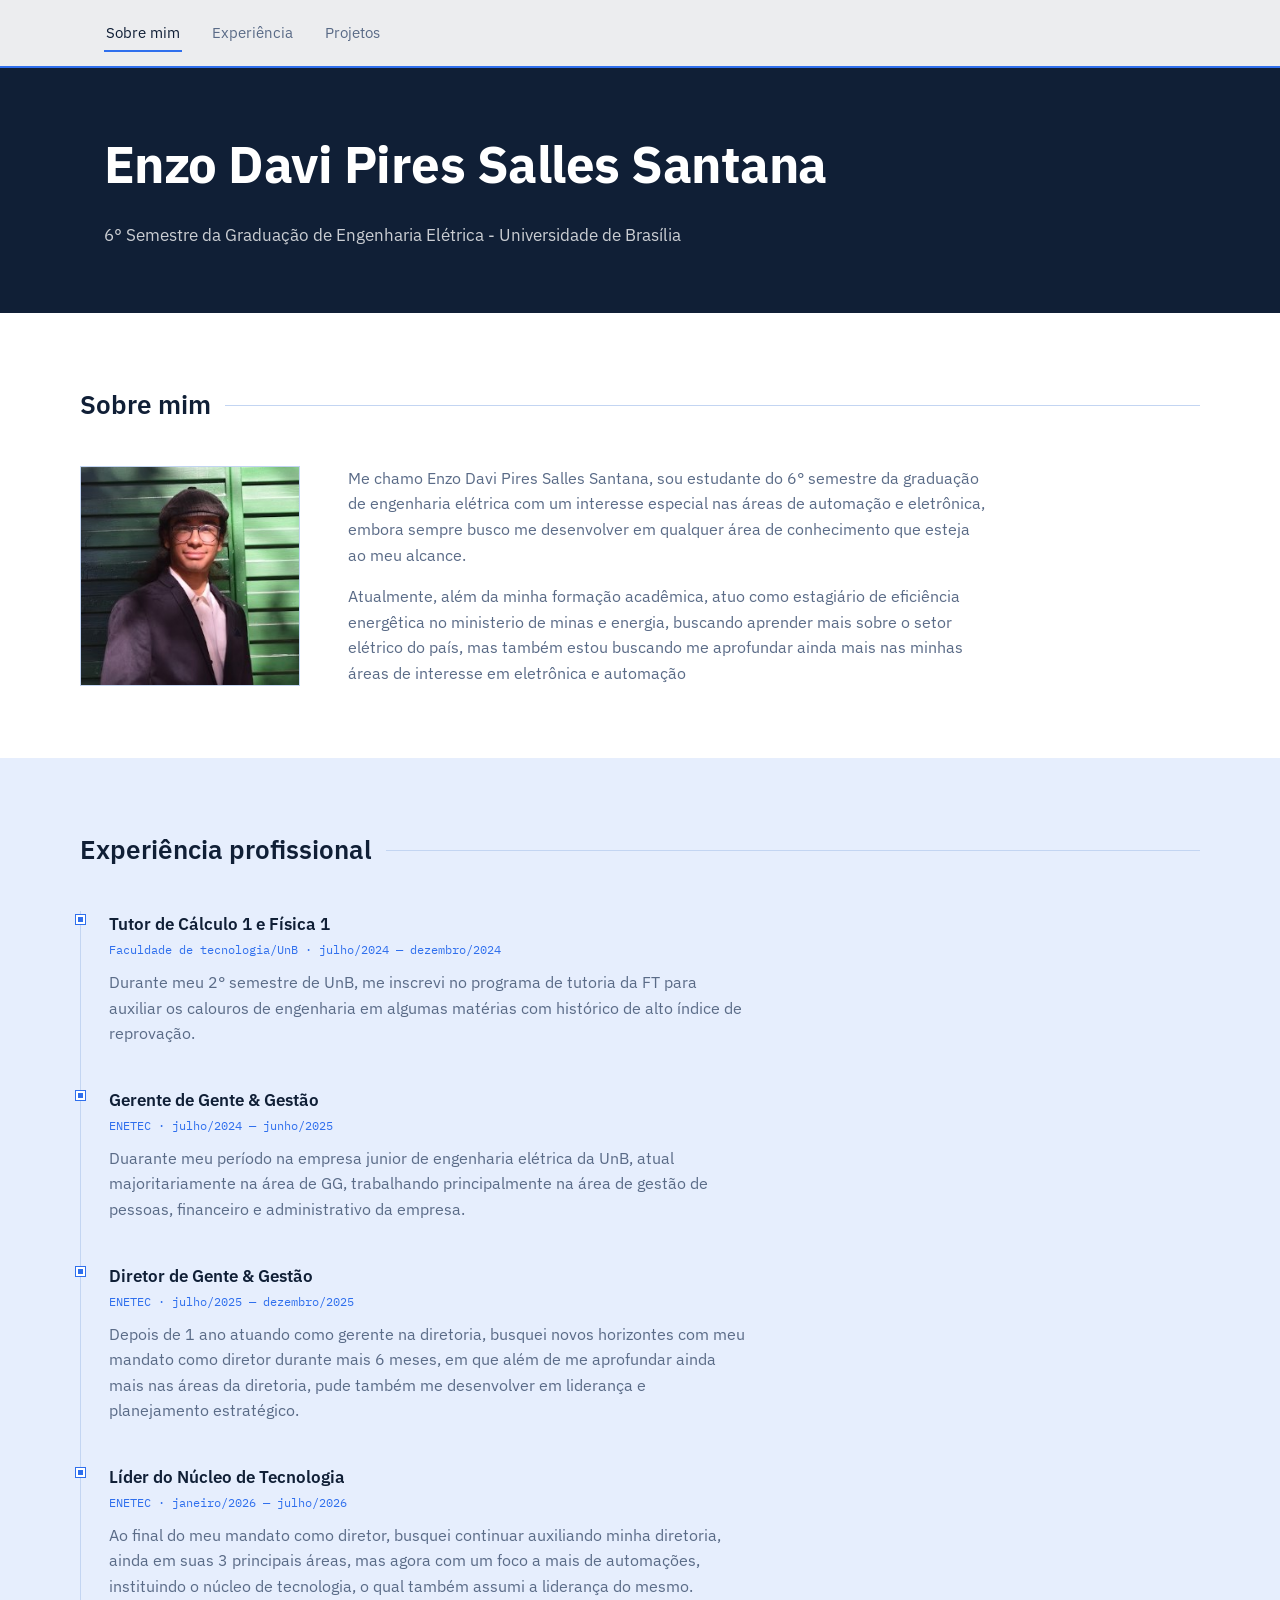
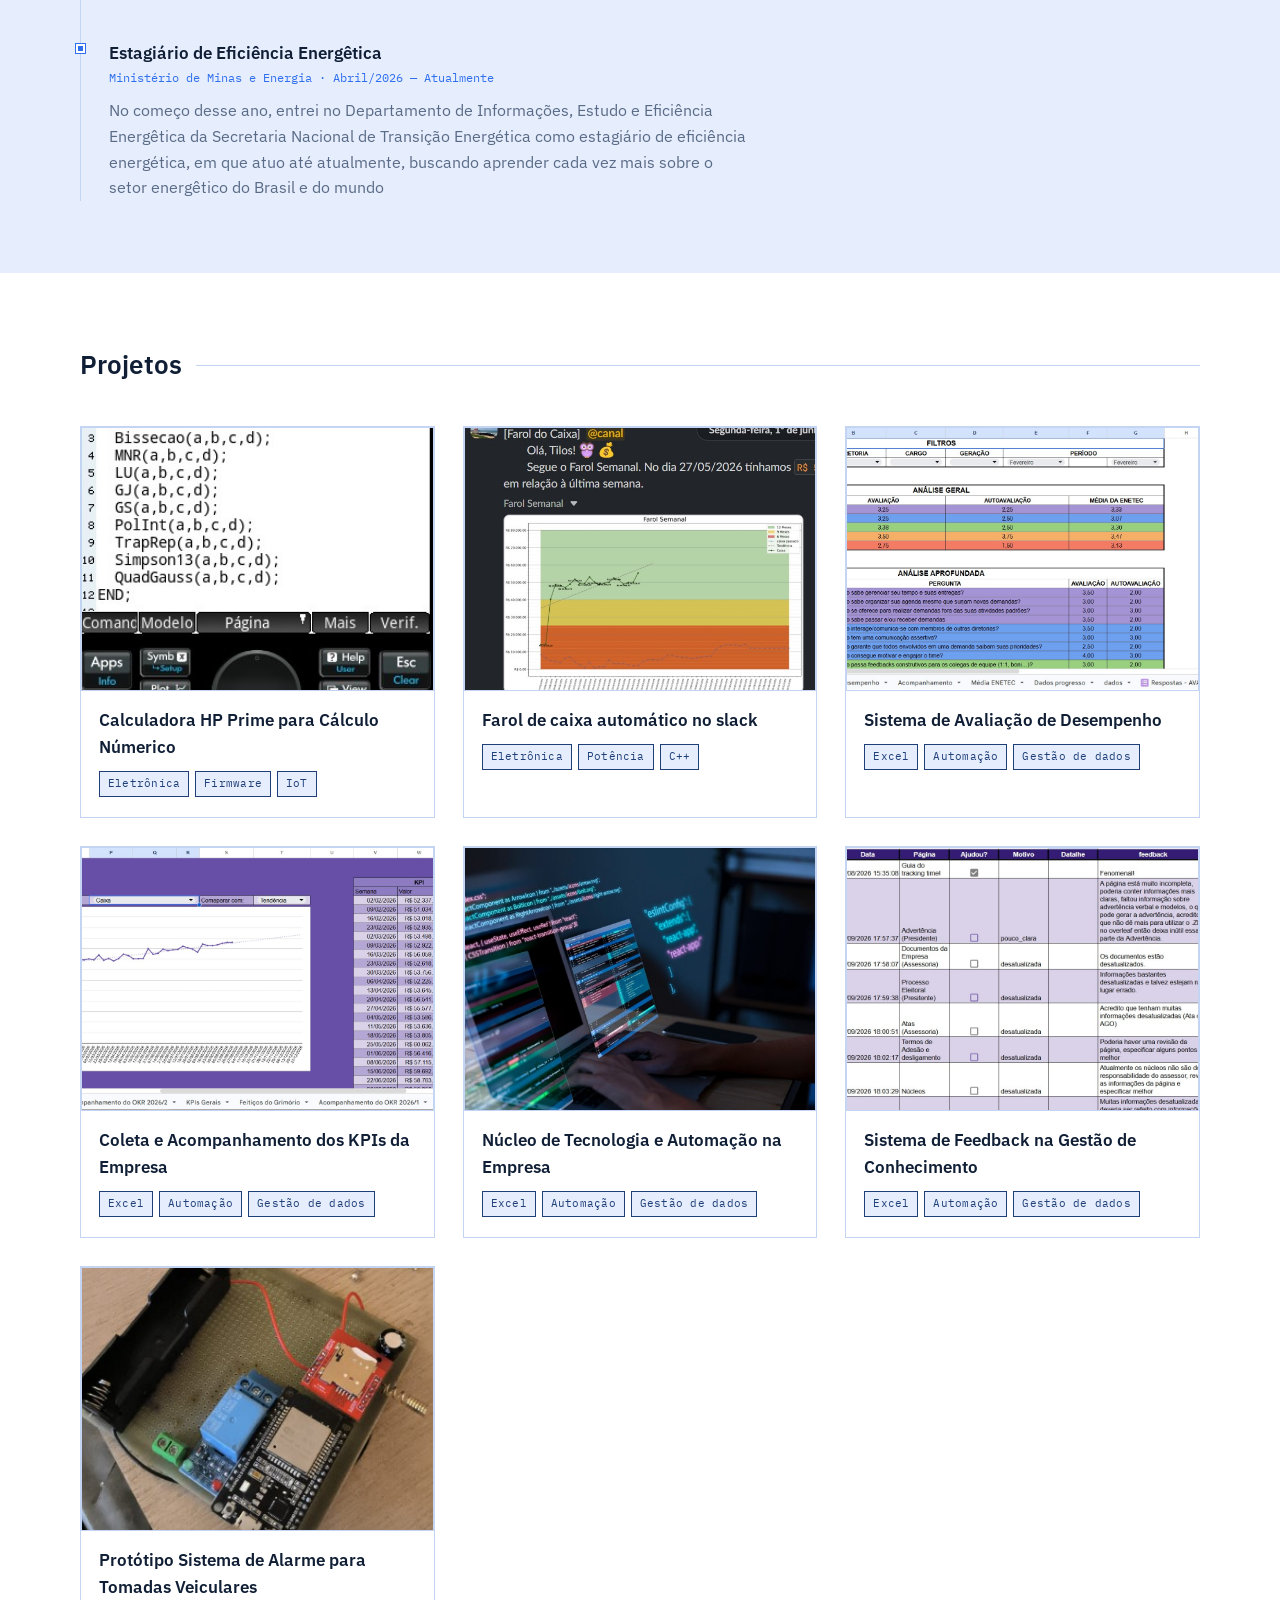
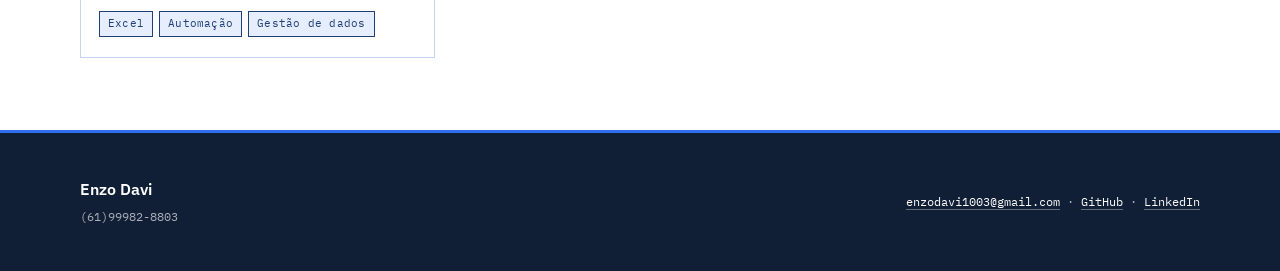
==== commit 54f335ab: "Parte de projetos no menu inicial" ====
--- a/index.html
+++ b/index.html
@@ -86,13 +86,13 @@
       <div class="section-heading"><h2>Projetos</h2></div>
       <div class="projects-grid">
 
-        <a class="project-tile" href="projeto-esp32.html">
-          <div class="media-frame project-thumb">
-            <img src="assets/projeto-esp32.jpg" alt="Foto do projeto de monitoramento com ESP32" onerror="this.style.display='none'">
-            <span class="placeholder-label">assets/projeto-esp32.jpg</span>
-          </div>
-          <div class="project-body">
-            <p class="project-title">Monitoramento de bateria com ESP32</p>
+        <a class="project-tile" href="Projetos/CalculadoraCN.html">
+          <div class="media-frame project-thumb">
+            <img src="assets/CalculadoraCN.jpg" alt="Código na calculadora HP Prime" onerror="this.style.display='none'">
+            <span class="placeholder-label">assets/CalculadoraCN.jpg</span>
+          </div>
+          <div class="project-body">
+            <p class="project-title">Calculadora HP Prime para Cálculo Númerico</p>
             <div class="project-tags">
               <span class="tag">Eletrônica</span>
               <span class="tag">Firmware</span>
@@ -101,13 +101,13 @@
           </div>
         </a>
 
-        <a class="project-tile" href="projeto-dimmer.html">
-          <div class="media-frame project-thumb">
-            <img src="assets/projeto-dimmer.jpg" alt="Foto do projeto de dimmer com TRIAC" onerror="this.style.display='none'">
-            <span class="placeholder-label">assets/projeto-dimmer.jpg</span>
-          </div>
-          <div class="project-body">
-            <p class="project-title">Dimmer com TRIAC e detecção de zero-cross</p>
+        <a class="project-tile" href="Projetos/Faroleiro.html">
+          <div class="media-frame project-thumb">
+            <img src="assets/FarolCaixa.jpg" alt="Farol do Caixa no Slack" onerror="this.style.display='none'">
+            <span class="placeholder-label">assets/FarolCaixa.jpg</span>
+          </div>
+          <div class="project-body">
+            <p class="project-title">Farol de caixa automático no slack</p>
             <div class="project-tags">
               <span class="tag">Eletrônica</span>
               <span class="tag">Potência</span>
@@ -116,13 +116,73 @@
           </div>
         </a>
 
-        <a class="project-tile" href="projeto-planilha.html">
-          <div class="media-frame project-thumb">
-            <img src="assets/projeto-planilha.jpg" alt="Foto do projeto de automação de planilha" onerror="this.style.display='none'">
-            <span class="placeholder-label">assets/projeto-planilha.jpg</span>
-          </div>
-          <div class="project-body">
-            <p class="project-title">Automação de planilha de acompanhamento</p>
+        <a class="project-tile" href="Projetos/PlanilhaAD.html">
+          <div class="media-frame project-thumb">
+            <img src="assets/PlanilhaAD.jpg" alt="Planilha da AD" onerror="this.style.display='none'">
+            <span class="placeholder-label">assets/PlanilhaAD.jpg</span>
+          </div>
+          <div class="project-body">
+            <p class="project-title">Sistema de Avaliação de Desempenho</p>
+            <div class="project-tags">
+              <span class="tag">Excel</span>
+              <span class="tag">Automação</span>
+              <span class="tag">Gestão de dados</span>
+            </div>
+          </div>
+        </a>
+
+        <a class="project-tile" href="Projetos/PlanilhaKPI.html">
+          <div class="media-frame project-thumb">
+            <img src="assets/PlanilhaKPI.jpg" alt="Planilha KPI" onerror="this.style.display='none'">
+            <span class="placeholder-label">assets/PlanilhaKPI.jpg</span>
+          </div>
+          <div class="project-body">
+            <p class="project-title">Coleta e Acompanhamento dos KPIs da Empresa</p>
+            <div class="project-tags">
+              <span class="tag">Excel</span>
+              <span class="tag">Automação</span>
+              <span class="tag">Gestão de dados</span>
+            </div>
+          </div>
+        </a>
+
+        <a class="project-tile" href="Projetos/NucleoTec.html">
+          <div class="media-frame project-thumb">
+            <img src="assets/NucleoTec.jpg" alt="Imagem programação" onerror="this.style.display='none'">
+            <span class="placeholder-label">assets/NucleoTec.jpg</span>
+          </div>
+          <div class="project-body">
+            <p class="project-title">Núcleo de Tecnologia e Automação na Empresa</p>
+            <div class="project-tags">
+              <span class="tag">Excel</span>
+              <span class="tag">Automação</span>
+              <span class="tag">Gestão de dados</span>
+            </div>
+          </div>
+        </a>
+
+        <a class="project-tile" href="Projetos/FeedbackTilowiki.html">
+          <div class="media-frame project-thumb">
+            <img src="assets/PlanilhaTilowiki.jpg" alt="Feedbacks tilowiki" onerror="this.style.display='none'">
+            <span class="placeholder-label">assets/PlanilhaTilowiki.jpg</span>
+          </div>
+          <div class="project-body">
+            <p class="project-title">Sistema de Feedback na Gestão de Conhecimento</p>
+            <div class="project-tags">
+              <span class="tag">Excel</span>
+              <span class="tag">Automação</span>
+              <span class="tag">Gestão de dados</span>
+            </div>
+          </div>
+        </a>
+
+        <a class="project-tile" href="Projetos/AlarmeTomada.html">
+          <div class="media-frame project-thumb">
+            <img src="assets/AlarmeTVeicular.jpg" alt="Protótipo Sistema de Alarme para Tomadas Veiculares" onerror="this.style.display='none'">
+            <span class="placeholder-label">assets/AlarmeTVeicular.jpg</span>
+          </div>
+          <div class="project-body">
+            <p class="project-title">Protótipo Sistema de Alarme para Tomadas Veiculares</p>
             <div class="project-tags">
               <span class="tag">Excel</span>
               <span class="tag">Automação</span>
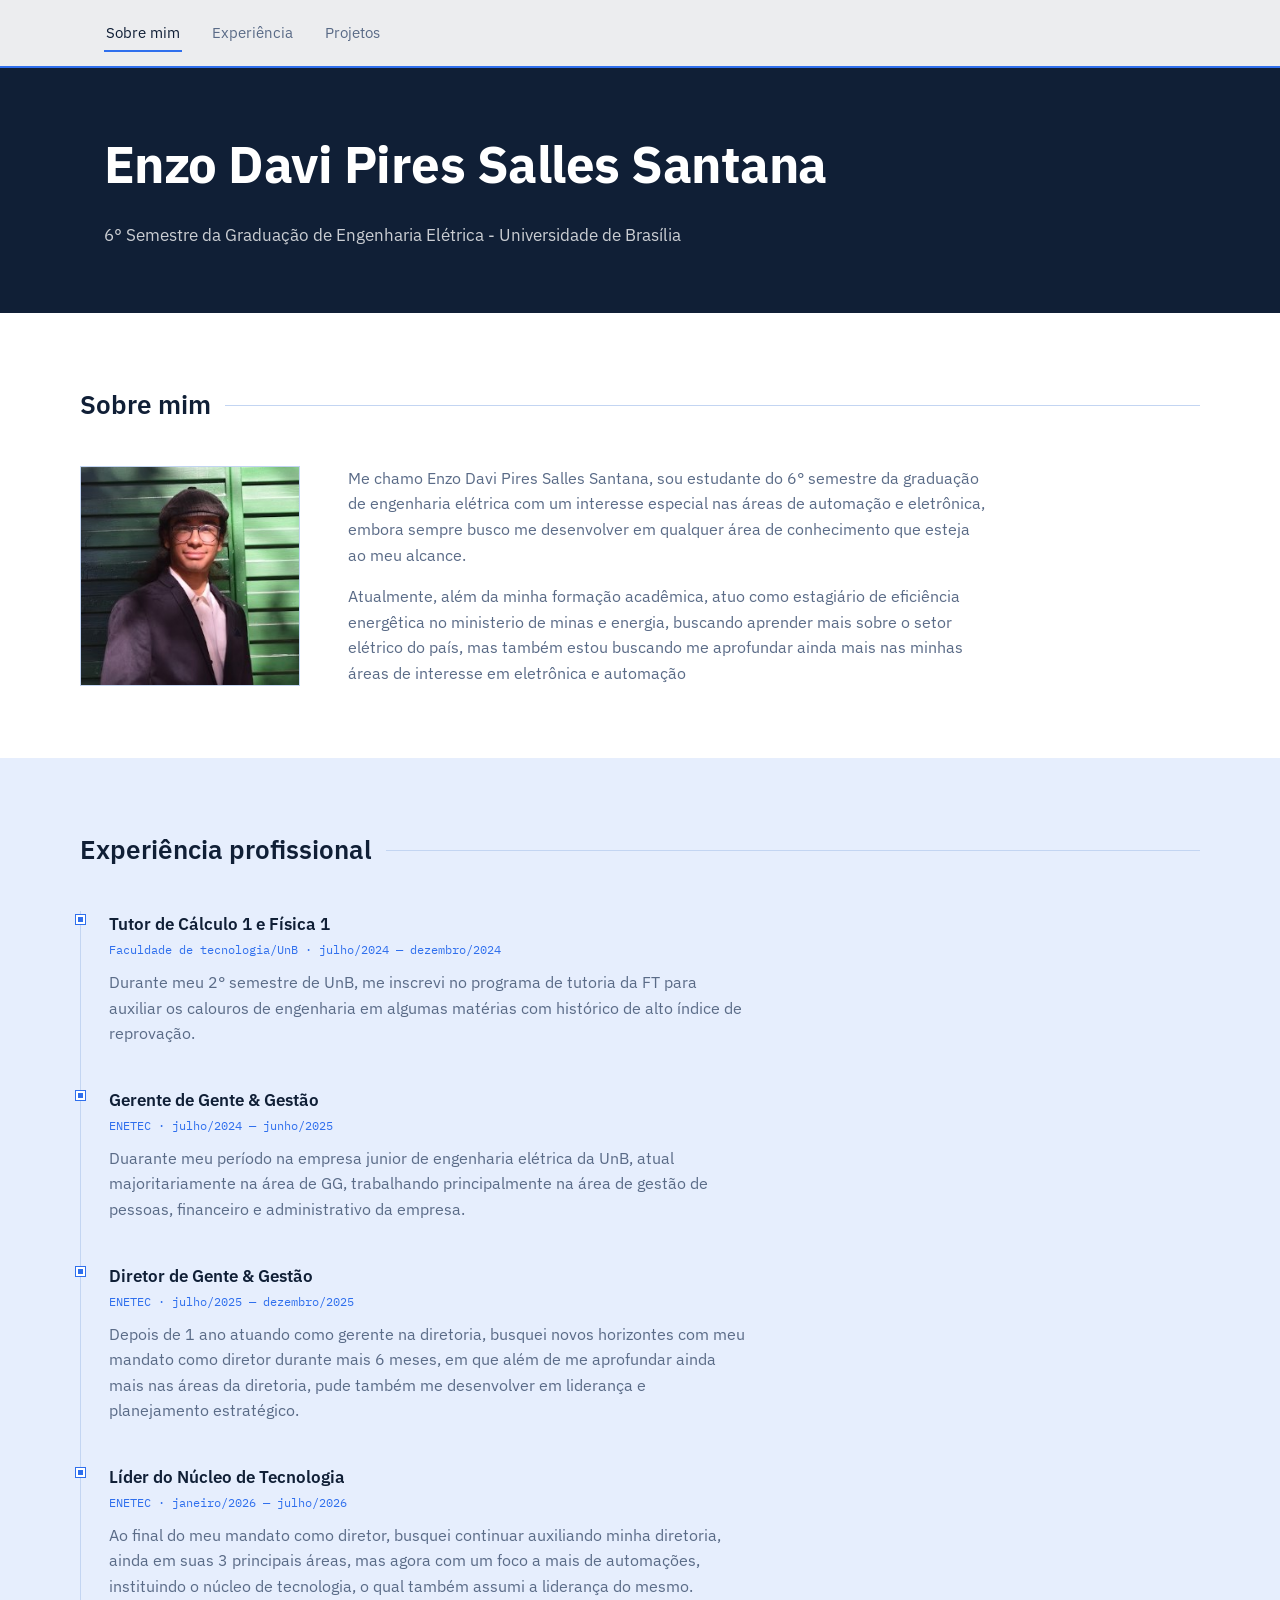
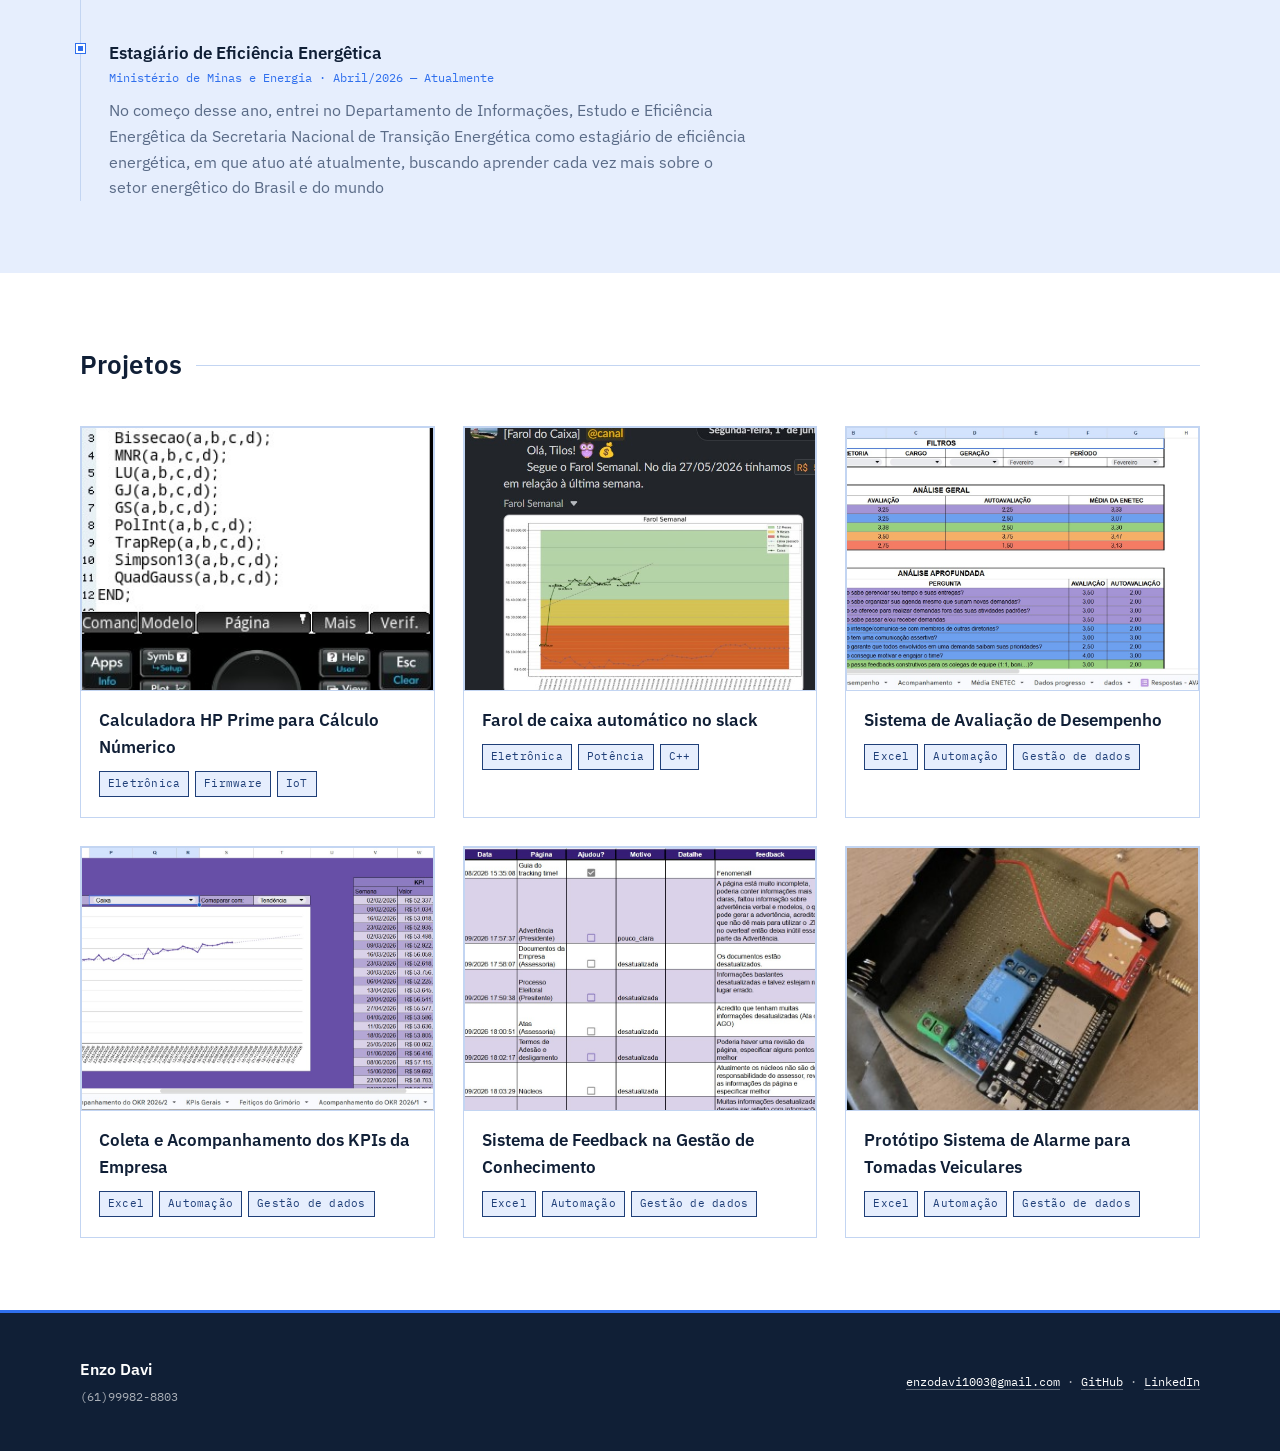
==== commit f5ed3b73: "atualizando projetos" ====
--- a/index.html
+++ b/index.html
@@ -38,7 +38,7 @@
       <div class="about-grid">
         <div class="media-frame photo-frame">
           <img src="assets/foto-perfil.jpg" alt="Sua foto" onerror="this.style.display='none'">
-          <span class="placeholder-label">Adicione sua foto em assets/foto-perfil.jpg</span>
+          <span class="placeholder-label">foto-perfil.jpg</span>
         </div>
         <div class="about-text">
           <p>Me chamo Enzo Davi Pires Salles Santana, sou estudante do 6° semestre da graduação de engenharia elétrica com um interesse especial nas áreas de automação e eletrônica, embora sempre busco me desenvolver em qualquer área de conhecimento que esteja ao meu alcance.</p>
@@ -138,21 +138,6 @@
           </div>
           <div class="project-body">
             <p class="project-title">Coleta e Acompanhamento dos KPIs da Empresa</p>
-            <div class="project-tags">
-              <span class="tag">Excel</span>
-              <span class="tag">Automação</span>
-              <span class="tag">Gestão de dados</span>
-            </div>
-          </div>
-        </a>
-
-        <a class="project-tile" href="Projetos/NucleoTec.html">
-          <div class="media-frame project-thumb">
-            <img src="assets/NucleoTec.jpg" alt="Imagem programação" onerror="this.style.display='none'">
-            <span class="placeholder-label">assets/NucleoTec.jpg</span>
-          </div>
-          <div class="project-body">
-            <p class="project-title">Núcleo de Tecnologia e Automação na Empresa</p>
             <div class="project-tags">
               <span class="tag">Excel</span>
               <span class="tag">Automação</span>
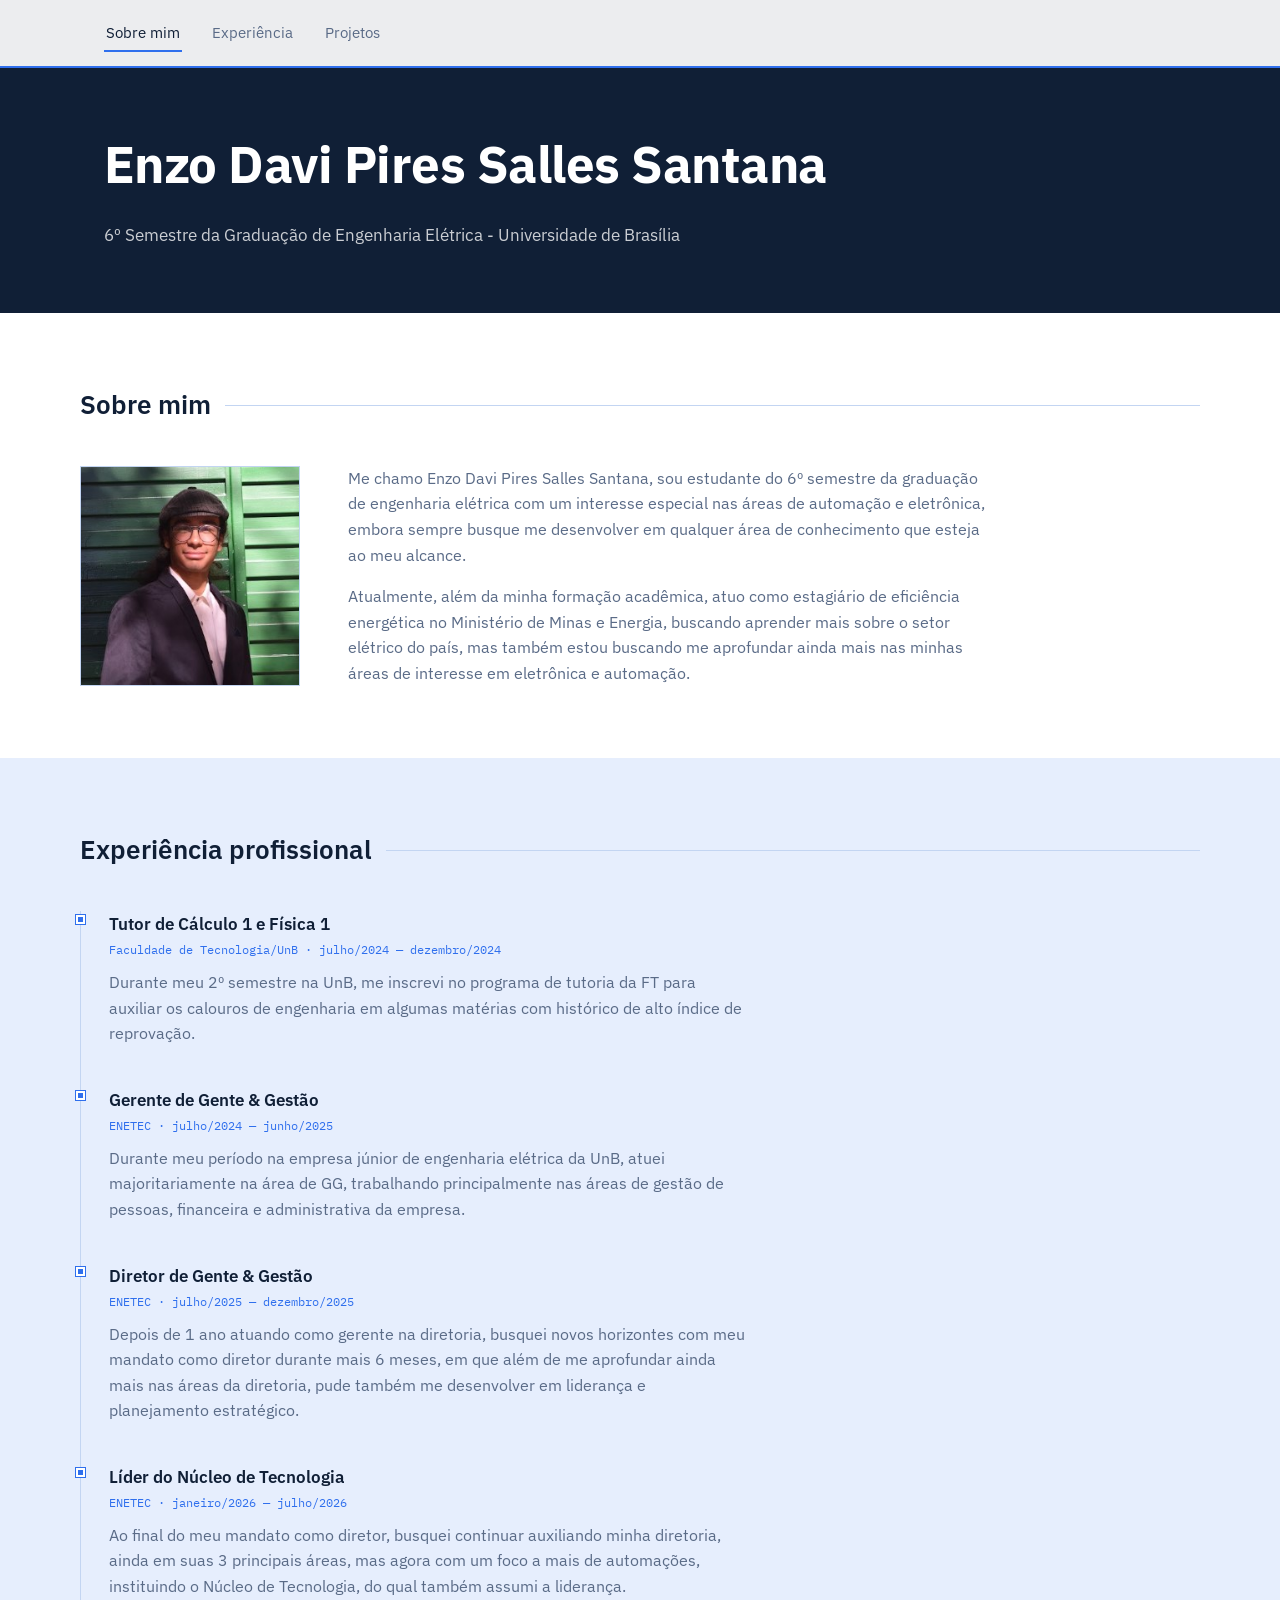
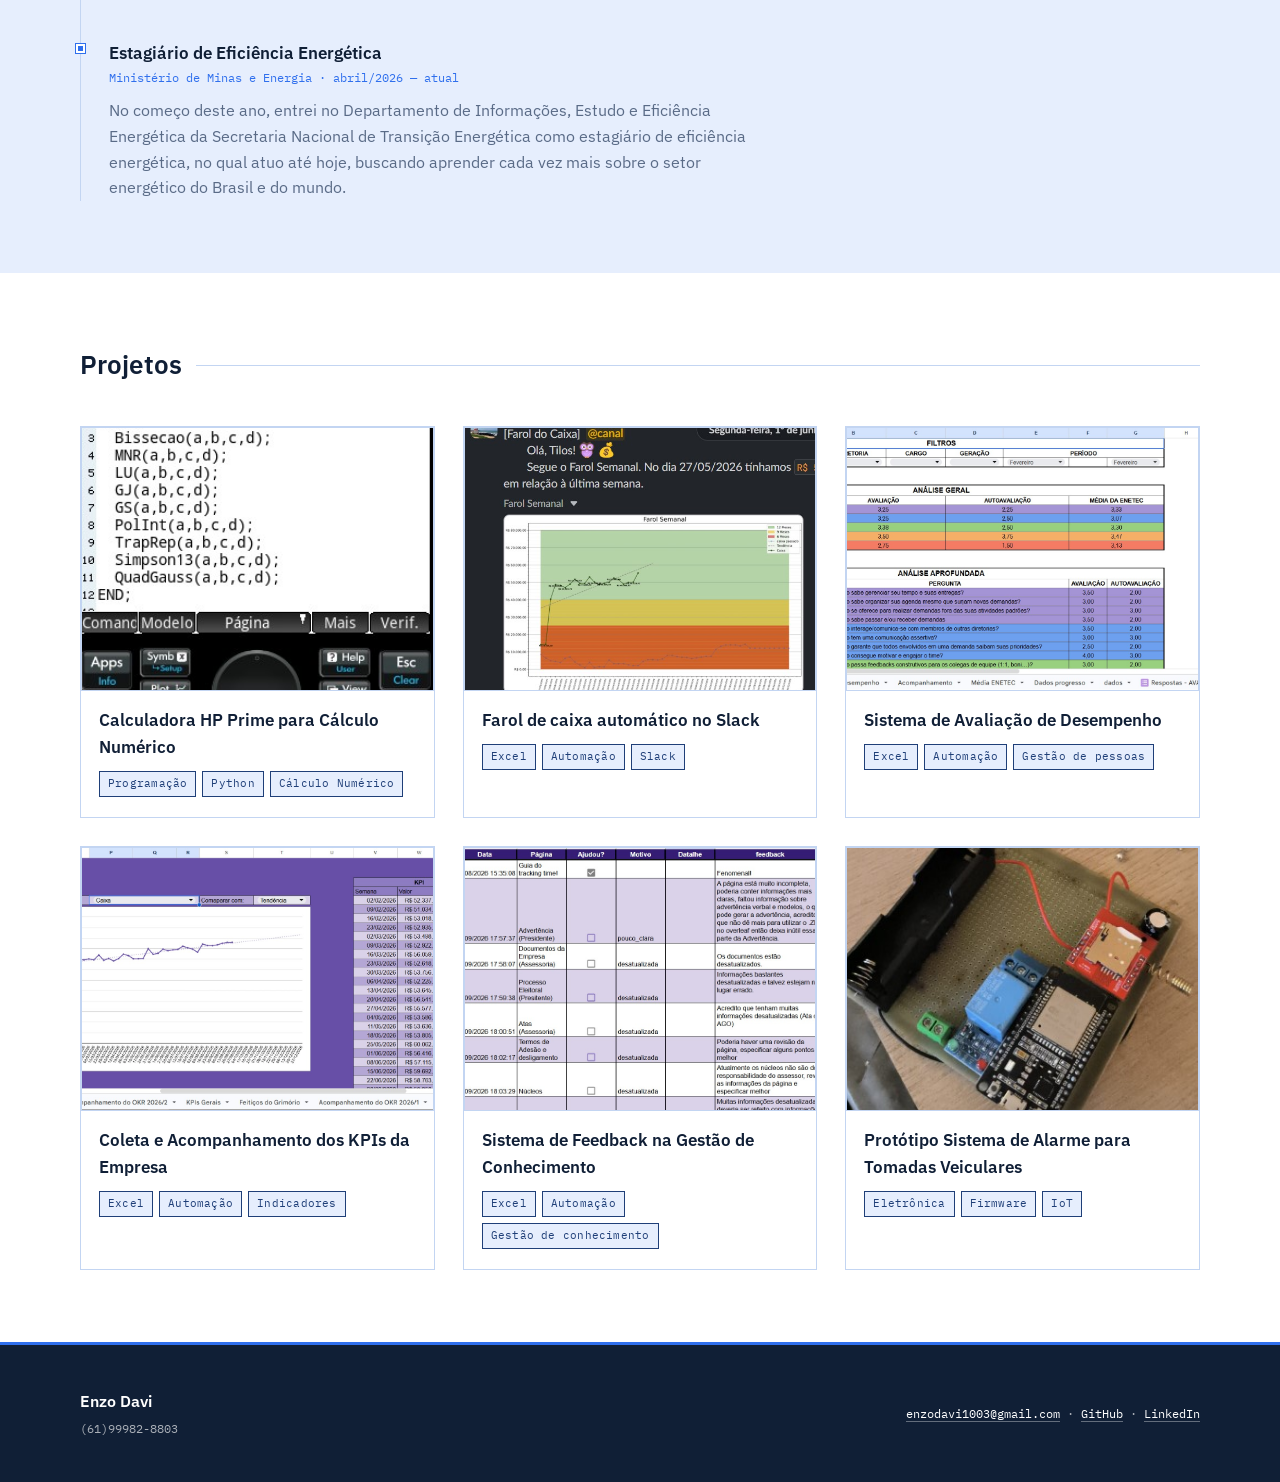
==== commit e1adb97d: "correções gramaticais" ====
--- a/index.html
+++ b/index.html
@@ -28,7 +28,7 @@
   <section class="hero">
     <div class="hero-inner">
       <h1>Enzo Davi Pires Salles Santana</h1>
-      <p class="tagline">6° Semestre da Graduação de Engenharia Elétrica - Universidade de Brasília</p>
+      <p class="tagline">6º Semestre da Graduação de Engenharia Elétrica - Universidade de Brasília</p>
     </div>
   </section>
 
@@ -41,8 +41,8 @@
           <span class="placeholder-label">foto-perfil.jpg</span>
         </div>
         <div class="about-text">
-          <p>Me chamo Enzo Davi Pires Salles Santana, sou estudante do 6° semestre da graduação de engenharia elétrica com um interesse especial nas áreas de automação e eletrônica, embora sempre busco me desenvolver em qualquer área de conhecimento que esteja ao meu alcance.</p>
-          <p>Atualmente, além da minha formação acadêmica, atuo como estagiário de eficiência energêtica no ministerio de minas e energia, buscando aprender mais sobre o setor elétrico do país, mas também estou buscando me aprofundar ainda mais nas minhas áreas de interesse em eletrônica e automação</p>
+          <p>Me chamo Enzo Davi Pires Salles Santana, sou estudante do 6º semestre da graduação de engenharia elétrica com um interesse especial nas áreas de automação e eletrônica, embora sempre busque me desenvolver em qualquer área de conhecimento que esteja ao meu alcance.</p>
+          <p>Atualmente, além da minha formação acadêmica, atuo como estagiário de eficiência energética no Ministério de Minas e Energia, buscando aprender mais sobre o setor elétrico do país, mas também estou buscando me aprofundar ainda mais nas minhas áreas de interesse em eletrônica e automação.</p>
         </div>
       </div>
     </div>
@@ -54,13 +54,13 @@
       <div class="timeline">
         <div class="timeline-item">
           <p class="timeline-role">Tutor de Cálculo 1 e Física 1</p>
-          <p class="timeline-meta mono">Faculdade de tecnologia/UnB · julho/2024 — dezembro/2024</p>
-          <p class="timeline-desc">Durante meu 2° semestre de UnB, me inscrevi no programa de tutoria da FT para auxiliar os calouros de engenharia em algumas matérias com histórico de alto índice de reprovação.</p>
+          <p class="timeline-meta mono">Faculdade de Tecnologia/UnB · julho/2024 — dezembro/2024</p>
+          <p class="timeline-desc">Durante meu 2º semestre na UnB, me inscrevi no programa de tutoria da FT para auxiliar os calouros de engenharia em algumas matérias com histórico de alto índice de reprovação.</p>
         </div>
         <div class="timeline-item">
           <p class="timeline-role">Gerente de Gente & Gestão</p>
           <p class="timeline-meta mono">ENETEC · julho/2024 — junho/2025</p>
-          <p class="timeline-desc">Duarante meu período na empresa junior de engenharia elétrica da UnB, atual majoritariamente na área de GG, trabalhando principalmente na área de gestão de pessoas, financeiro e administrativo da empresa.</p>
+          <p class="timeline-desc">Durante meu período na empresa júnior de engenharia elétrica da UnB, atuei majoritariamente na área de GG, trabalhando principalmente nas áreas de gestão de pessoas, financeira e administrativa da empresa.</p>
         </div>
         <div class="timeline-item">
           <p class="timeline-role">Diretor de Gente & Gestão</p>
@@ -70,12 +70,12 @@
         <div class="timeline-item">
           <p class="timeline-role">Líder do Núcleo de Tecnologia</p>
           <p class="timeline-meta mono">ENETEC · janeiro/2026 — julho/2026</p>
-          <p class="timeline-desc">Ao final do meu mandato como diretor, busquei continuar auxiliando minha diretoria, ainda em suas 3 principais áreas, mas agora com um  foco a mais de automações, instituindo o núcleo de tecnologia, o qual também assumi a liderança do mesmo.</p>
-        </div>
-        <div class="timeline-item">
-          <p class="timeline-role">Estagiário de Eficiência Energêtica</p>
-          <p class="timeline-meta mono">Ministério de Minas e Energia · Abril/2026 — Atualmente</p>
-          <p class="timeline-desc">No começo desse ano, entrei no Departamento de Informações, Estudo e Eficiência Energêtica da Secretaria Nacional de Transição Energética como estagiário de eficiência energética, em que atuo até atualmente, buscando aprender cada vez mais sobre o setor energêtico do Brasil e do mundo</p>
+          <p class="timeline-desc">Ao final do meu mandato como diretor, busquei continuar auxiliando minha diretoria, ainda em suas 3 principais áreas, mas agora com um foco a mais de automações, instituindo o Núcleo de Tecnologia, do qual também assumi a liderança.</p>
+        </div>
+        <div class="timeline-item">
+          <p class="timeline-role">Estagiário de Eficiência Energética</p>
+          <p class="timeline-meta mono">Ministério de Minas e Energia · abril/2026 — atual</p>
+          <p class="timeline-desc">No começo deste ano, entrei no Departamento de Informações, Estudo e Eficiência Energética da Secretaria Nacional de Transição Energética como estagiário de eficiência energética, no qual atuo até hoje, buscando aprender cada vez mais sobre o setor energético do Brasil e do mundo.</p>
         </div>
       </div>
     </div>
@@ -92,86 +92,86 @@
             <span class="placeholder-label">assets/CalculadoraCN.jpg</span>
           </div>
           <div class="project-body">
-            <p class="project-title">Calculadora HP Prime para Cálculo Númerico</p>
+            <p class="project-title">Calculadora HP Prime para Cálculo Numérico</p>
+            <div class="project-tags">
+              <span class="tag">Programação</span>
+              <span class="tag">Python</span>
+              <span class="tag">Cálculo Numérico</span>
+            </div>
+          </div>
+        </a>
+
+        <a class="project-tile" href="Projetos/Faroleiro.html">
+          <div class="media-frame project-thumb">
+            <img src="assets/FarolCaixa.jpg" alt="Farol do Caixa no Slack" onerror="this.style.display='none'">
+            <span class="placeholder-label">assets/FarolCaixa.jpg</span>
+          </div>
+          <div class="project-body">
+            <p class="project-title">Farol de caixa automático no Slack</p>
+            <div class="project-tags">
+              <span class="tag">Excel</span>
+              <span class="tag">Automação</span>
+              <span class="tag">Slack</span>
+            </div>
+          </div>
+        </a>
+
+        <a class="project-tile" href="Projetos/PlanilhaAD.html">
+          <div class="media-frame project-thumb">
+            <img src="assets/PlanilhaAD.jpg" alt="Planilha da AD" onerror="this.style.display='none'">
+            <span class="placeholder-label">assets/PlanilhaAD.jpg</span>
+          </div>
+          <div class="project-body">
+            <p class="project-title">Sistema de Avaliação de Desempenho</p>
+            <div class="project-tags">
+              <span class="tag">Excel</span>
+              <span class="tag">Automação</span>
+              <span class="tag">Gestão de pessoas</span>
+            </div>
+          </div>
+        </a>
+
+        <a class="project-tile" href="Projetos/PlanilhaKPI.html">
+          <div class="media-frame project-thumb">
+            <img src="assets/PlanilhaKPI.jpg" alt="Planilha KPI" onerror="this.style.display='none'">
+            <span class="placeholder-label">assets/PlanilhaKPI.jpg</span>
+          </div>
+          <div class="project-body">
+            <p class="project-title">Coleta e Acompanhamento dos KPIs da Empresa</p>
+            <div class="project-tags">
+              <span class="tag">Excel</span>
+              <span class="tag">Automação</span>
+              <span class="tag">Indicadores</span>
+            </div>
+          </div>
+        </a>
+
+        <a class="project-tile" href="Projetos/FeedbackTilowiki.html">
+          <div class="media-frame project-thumb">
+            <img src="assets/PlanilhaTilowiki.jpg" alt="Feedbacks tilowiki" onerror="this.style.display='none'">
+            <span class="placeholder-label">assets/PlanilhaTilowiki.jpg</span>
+          </div>
+          <div class="project-body">
+            <p class="project-title">Sistema de Feedback na Gestão de Conhecimento</p>
+            <div class="project-tags">
+              <span class="tag">Excel</span>
+              <span class="tag">Automação</span>
+              <span class="tag">Gestão de conhecimento</span>
+            </div>
+          </div>
+        </a>
+
+        <a class="project-tile" href="Projetos/AlarmeTomada.html">
+          <div class="media-frame project-thumb">
+            <img src="assets/AlarmeTVeicular.jpg" alt="Protótipo Sistema de Alarme para Tomadas Veiculares" onerror="this.style.display='none'">
+            <span class="placeholder-label">assets/AlarmeTVeicular.jpg</span>
+          </div>
+          <div class="project-body">
+            <p class="project-title">Protótipo Sistema de Alarme para Tomadas Veiculares</p>
             <div class="project-tags">
               <span class="tag">Eletrônica</span>
               <span class="tag">Firmware</span>
               <span class="tag">IoT</span>
-            </div>
-          </div>
-        </a>
-
-        <a class="project-tile" href="Projetos/Faroleiro.html">
-          <div class="media-frame project-thumb">
-            <img src="assets/FarolCaixa.jpg" alt="Farol do Caixa no Slack" onerror="this.style.display='none'">
-            <span class="placeholder-label">assets/FarolCaixa.jpg</span>
-          </div>
-          <div class="project-body">
-            <p class="project-title">Farol de caixa automático no slack</p>
-            <div class="project-tags">
-              <span class="tag">Eletrônica</span>
-              <span class="tag">Potência</span>
-              <span class="tag">C++</span>
-            </div>
-          </div>
-        </a>
-
-        <a class="project-tile" href="Projetos/PlanilhaAD.html">
-          <div class="media-frame project-thumb">
-            <img src="assets/PlanilhaAD.jpg" alt="Planilha da AD" onerror="this.style.display='none'">
-            <span class="placeholder-label">assets/PlanilhaAD.jpg</span>
-          </div>
-          <div class="project-body">
-            <p class="project-title">Sistema de Avaliação de Desempenho</p>
-            <div class="project-tags">
-              <span class="tag">Excel</span>
-              <span class="tag">Automação</span>
-              <span class="tag">Gestão de dados</span>
-            </div>
-          </div>
-        </a>
-
-        <a class="project-tile" href="Projetos/PlanilhaKPI.html">
-          <div class="media-frame project-thumb">
-            <img src="assets/PlanilhaKPI.jpg" alt="Planilha KPI" onerror="this.style.display='none'">
-            <span class="placeholder-label">assets/PlanilhaKPI.jpg</span>
-          </div>
-          <div class="project-body">
-            <p class="project-title">Coleta e Acompanhamento dos KPIs da Empresa</p>
-            <div class="project-tags">
-              <span class="tag">Excel</span>
-              <span class="tag">Automação</span>
-              <span class="tag">Gestão de dados</span>
-            </div>
-          </div>
-        </a>
-
-        <a class="project-tile" href="Projetos/FeedbackTilowiki.html">
-          <div class="media-frame project-thumb">
-            <img src="assets/PlanilhaTilowiki.jpg" alt="Feedbacks tilowiki" onerror="this.style.display='none'">
-            <span class="placeholder-label">assets/PlanilhaTilowiki.jpg</span>
-          </div>
-          <div class="project-body">
-            <p class="project-title">Sistema de Feedback na Gestão de Conhecimento</p>
-            <div class="project-tags">
-              <span class="tag">Excel</span>
-              <span class="tag">Automação</span>
-              <span class="tag">Gestão de dados</span>
-            </div>
-          </div>
-        </a>
-
-        <a class="project-tile" href="Projetos/AlarmeTomada.html">
-          <div class="media-frame project-thumb">
-            <img src="assets/AlarmeTVeicular.jpg" alt="Protótipo Sistema de Alarme para Tomadas Veiculares" onerror="this.style.display='none'">
-            <span class="placeholder-label">assets/AlarmeTVeicular.jpg</span>
-          </div>
-          <div class="project-body">
-            <p class="project-title">Protótipo Sistema de Alarme para Tomadas Veiculares</p>
-            <div class="project-tags">
-              <span class="tag">Excel</span>
-              <span class="tag">Automação</span>
-              <span class="tag">Gestão de dados</span>
             </div>
           </div>
         </a>
--- a/styles.css
+++ b/styles.css
@@ -220,6 +220,10 @@
 .section-block.alt { background: var(--paper); }
 .section-inner { max-width: var(--maxw); margin: 0 auto; }
 
+/* Only matches the project-detail pages, where .section-inner sits directly
+   under <main> (on index.html it's always nested inside .section-block) */
+main > .section-inner { padding: 72px 24px 104px; }
+
 /* ---------- Molduras de mídia (foto / imagem de projeto) com placeholder ---------- */
 
 .media-frame {
@@ -229,7 +233,8 @@
   border: 1px solid var(--line);
 }
 
-.media-frame img {
+.media-frame img,
+.media-frame video {
   position: absolute;
   inset: 0;
   width: 100%;
@@ -356,10 +361,28 @@
 
 .project-hero-image { aspect-ratio: 16 / 7; margin-bottom: 48px; }
 
-.project-detail-section { margin-bottom: 56px; max-width: 720px; }
-.project-detail-section:last-child { margin-bottom: 0; }
-
-.project-detail-section h2 {
+.hero .project-tags { margin-top: 18px; }
+
+.hero .tag {
+  color: rgba(255, 255, 255, 0.85);
+  background: rgba(255, 255, 255, 0.08);
+  border-color: rgba(255, 255, 255, 0.4);
+}
+
+.project-detail-section,
+.project-media-section {
+  margin-bottom: 56px;
+}
+
+.project-detail-section:last-child,
+.project-media-section:last-child {
+  margin-bottom: 0;
+}
+
+.project-detail-section { max-width: 720px; }
+
+.project-detail-section h2,
+.project-media-section h2 {
   font-size: 1.15rem;
   font-weight: 600;
   margin-bottom: 14px;
@@ -369,6 +392,40 @@
 
 .project-detail-section p { color: var(--slate); }
 
+/* Galeria de imagens/vídeos do projeto — mostra a mídia inteira (sem
+   recortar), diferente das molduras quadradas usadas nos cartões de
+   pré-visualização. */
+.project-gallery {
+  display: grid;
+  grid-template-columns: repeat(auto-fit, minmax(280px, 1fr));
+  gap: 24px;
+  align-items: start;
+}
+
+.gallery-item {
+  margin: 0;
+  border: 1px solid var(--line);
+  background: var(--paper);
+  overflow: hidden;
+}
+
+.gallery-item img,
+.gallery-item video {
+  display: block;
+  width: 100%;
+  height: auto;
+}
+
+.gallery-caption {
+  margin: 0;
+  padding: 10px 14px;
+  border-top: 1px solid var(--line);
+  background: var(--white);
+  font-family: 'IBM Plex Mono', monospace;
+  font-size: 0.75rem;
+  color: var(--slate);
+}
+
 .stack-list {
   list-style: none;
   display: flex;
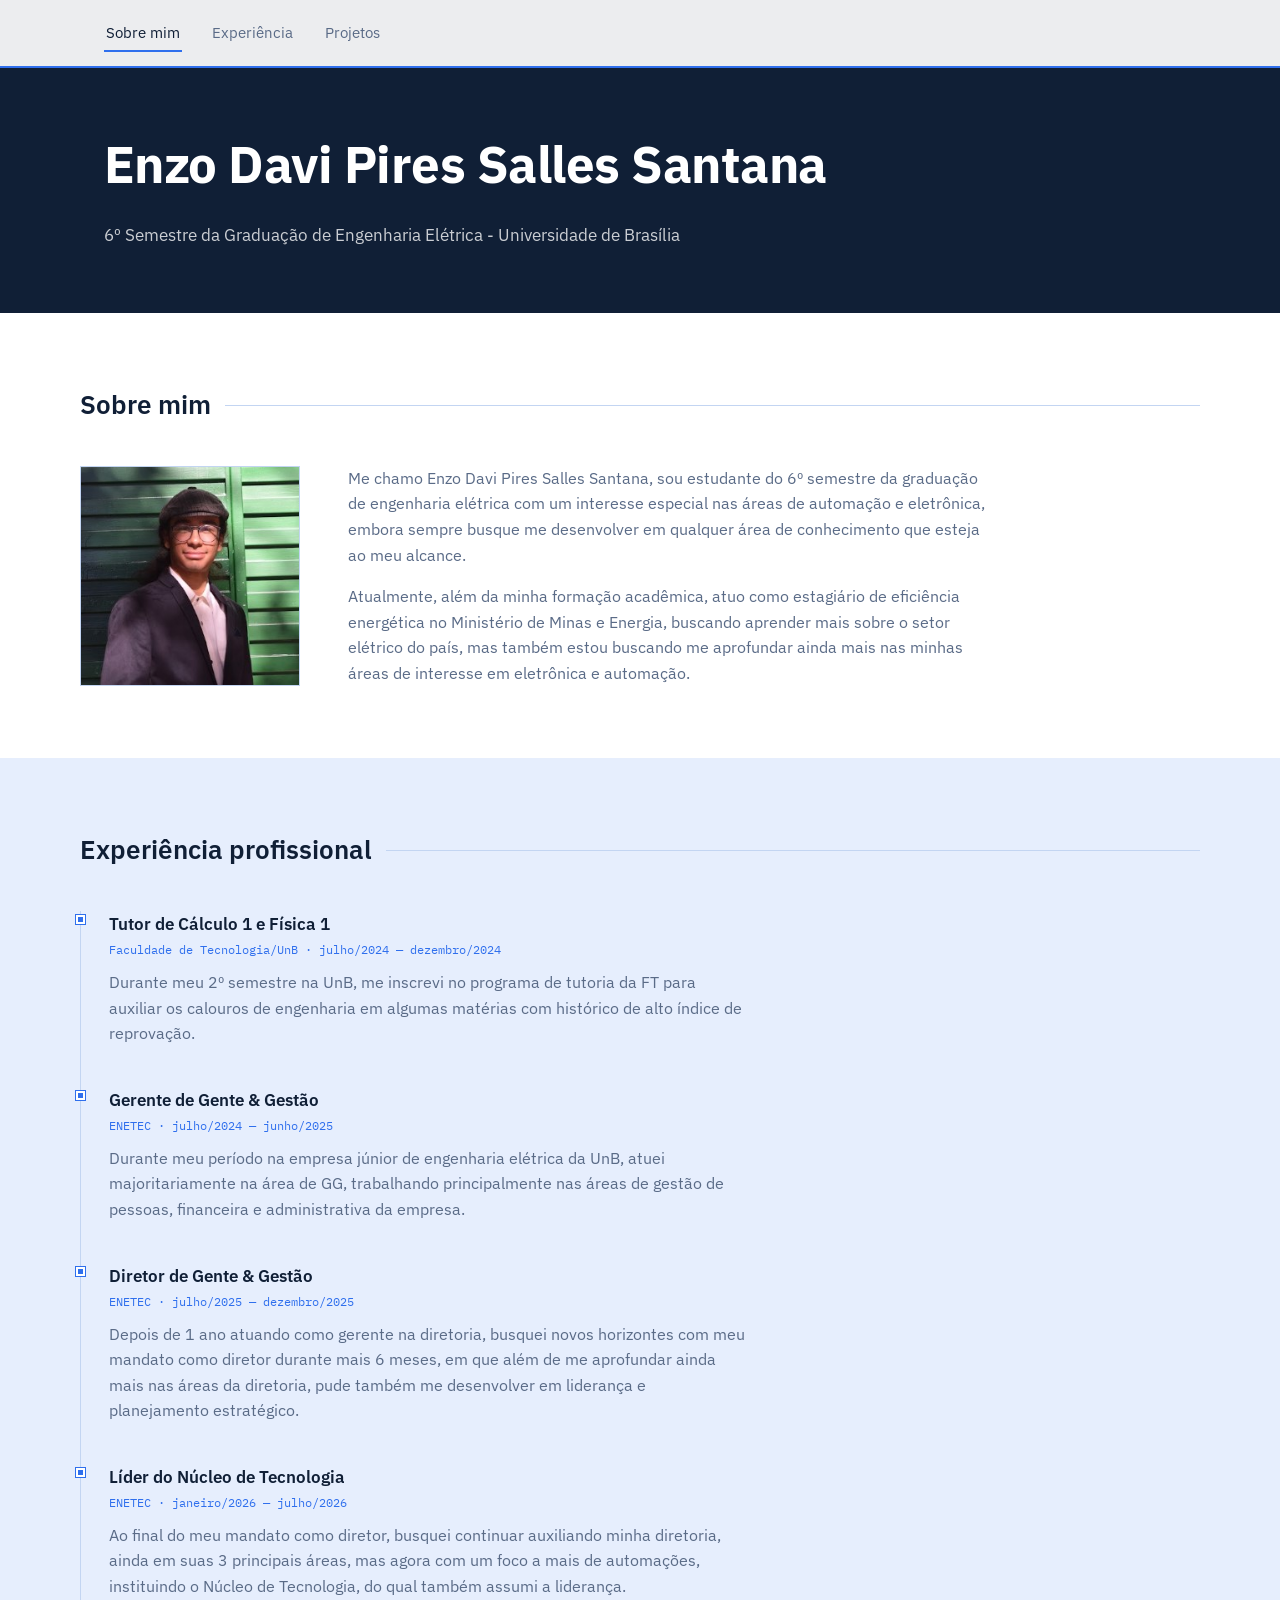
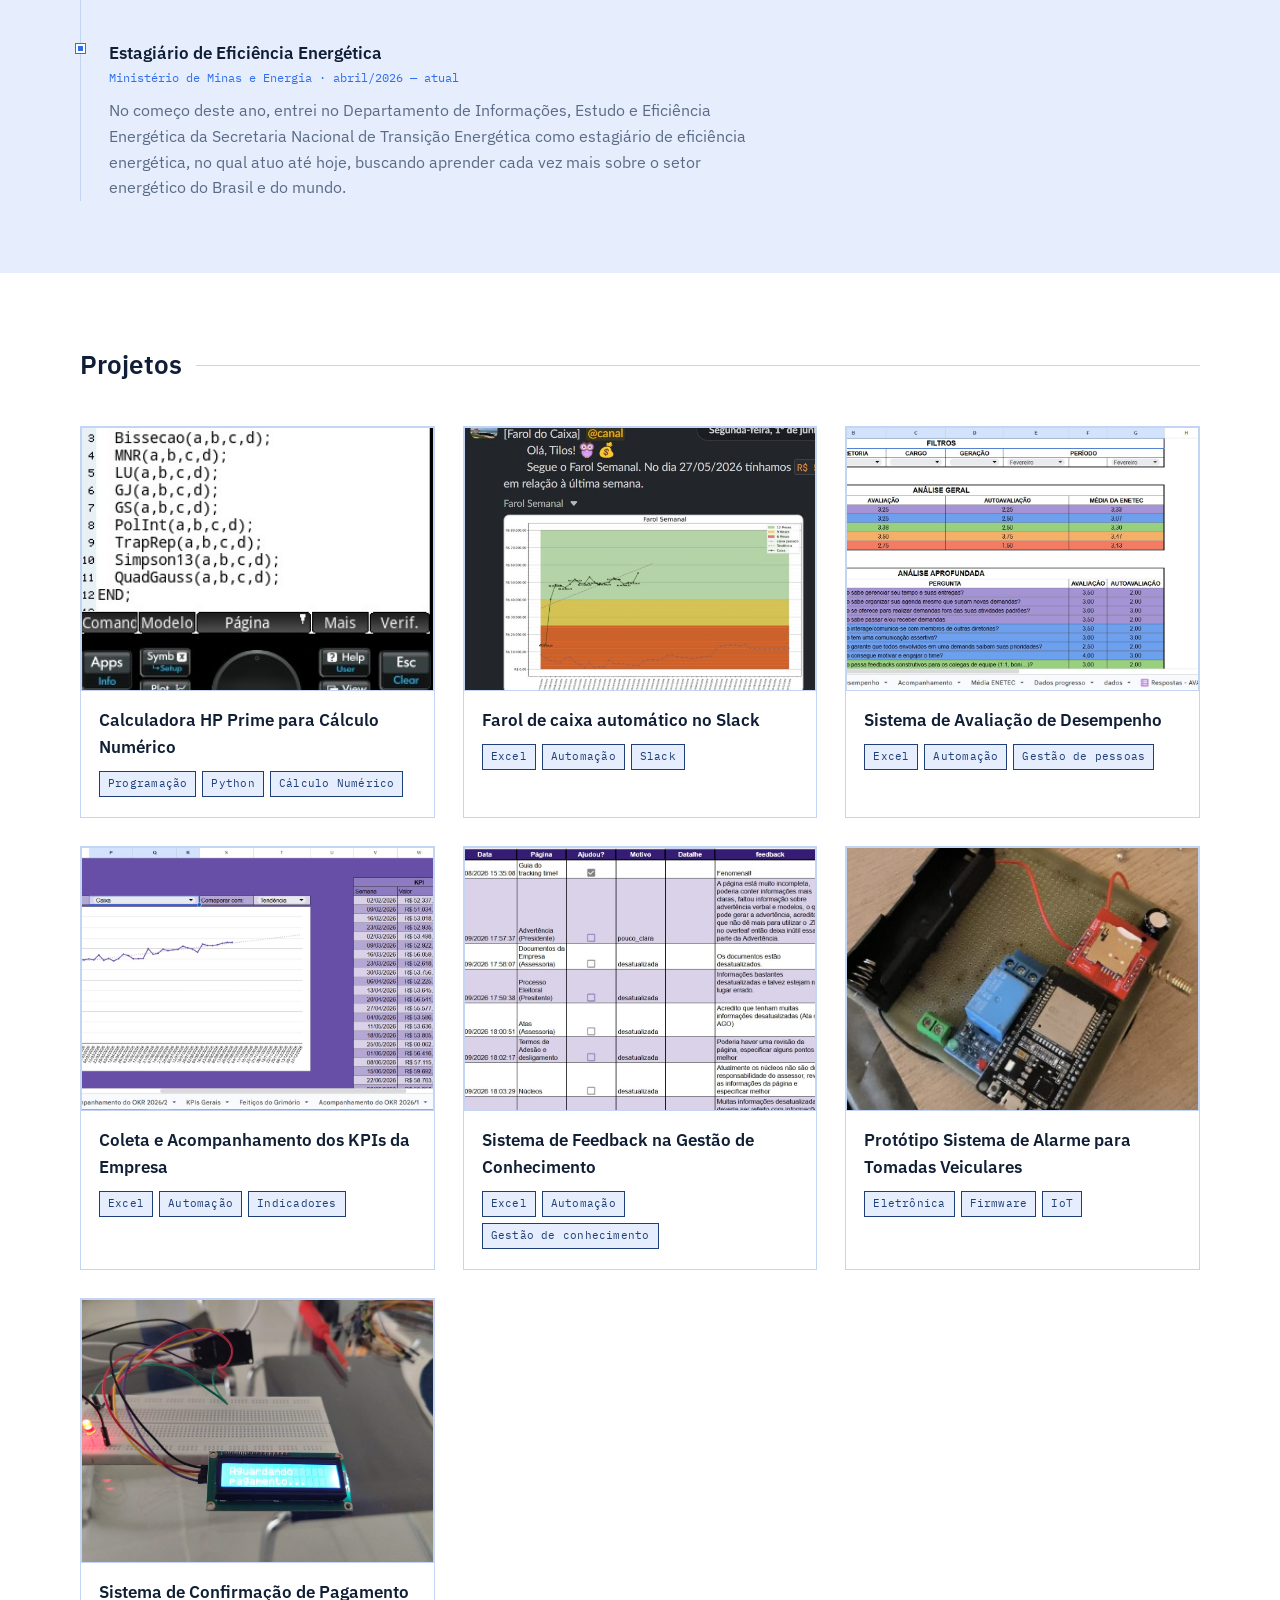
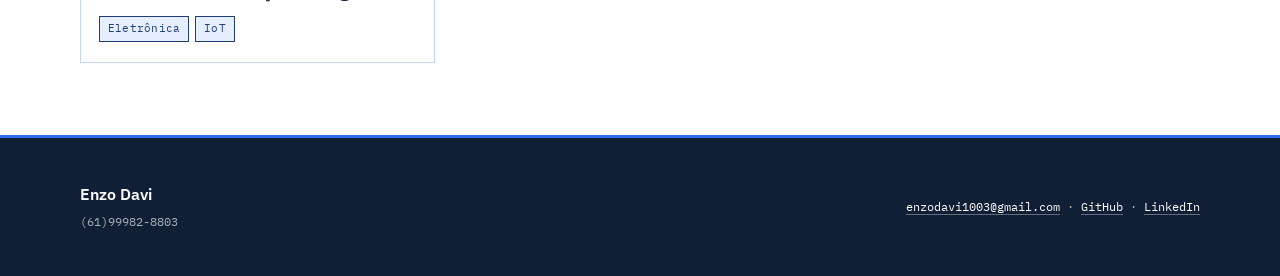
==== commit f34bb914: "Sistema de confirmação de pagamento" ====
--- a/index.html
+++ b/index.html
@@ -176,6 +176,20 @@
           </div>
         </a>
 
+        <a class="project-tile" href="Projetos/Confirmarpagamento.html">
+          <div class="media-frame project-thumb">
+            <img src="assets/fotConfPagamentp.jpeg" alt="Sistema de Confirmação de Pagamento" onerror="this.style.display='none'">
+            <span class="placeholder-label">assets/fotConfPagamento.jpeg</span>
+          </div>
+          <div class="project-body">
+            <p class="project-title">Sistema de Confirmação de Pagamento</p>
+            <div class="project-tags">
+              <span class="tag">Eletrônica</span>
+              <span class="tag">IoT</span>
+            </div>
+          </div>
+        </a>
+
       </div>
     </div>
   </section>
